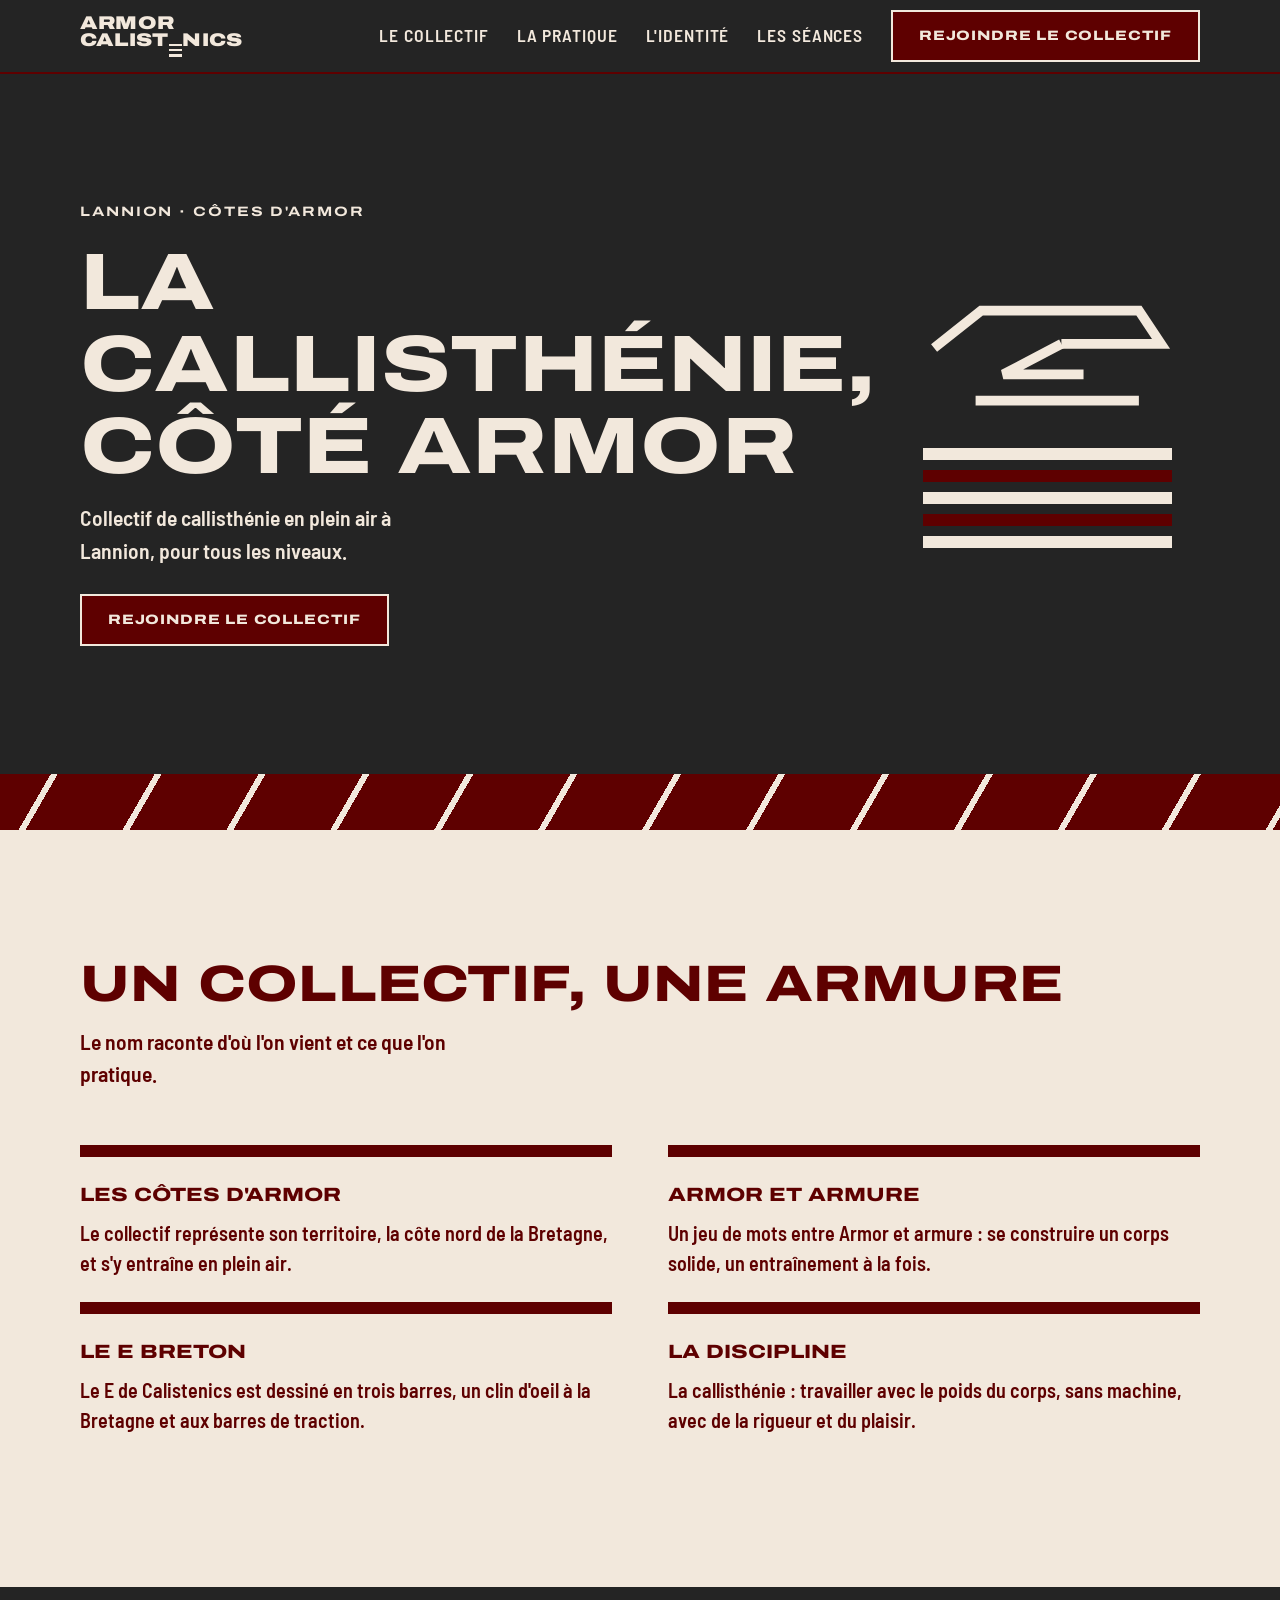
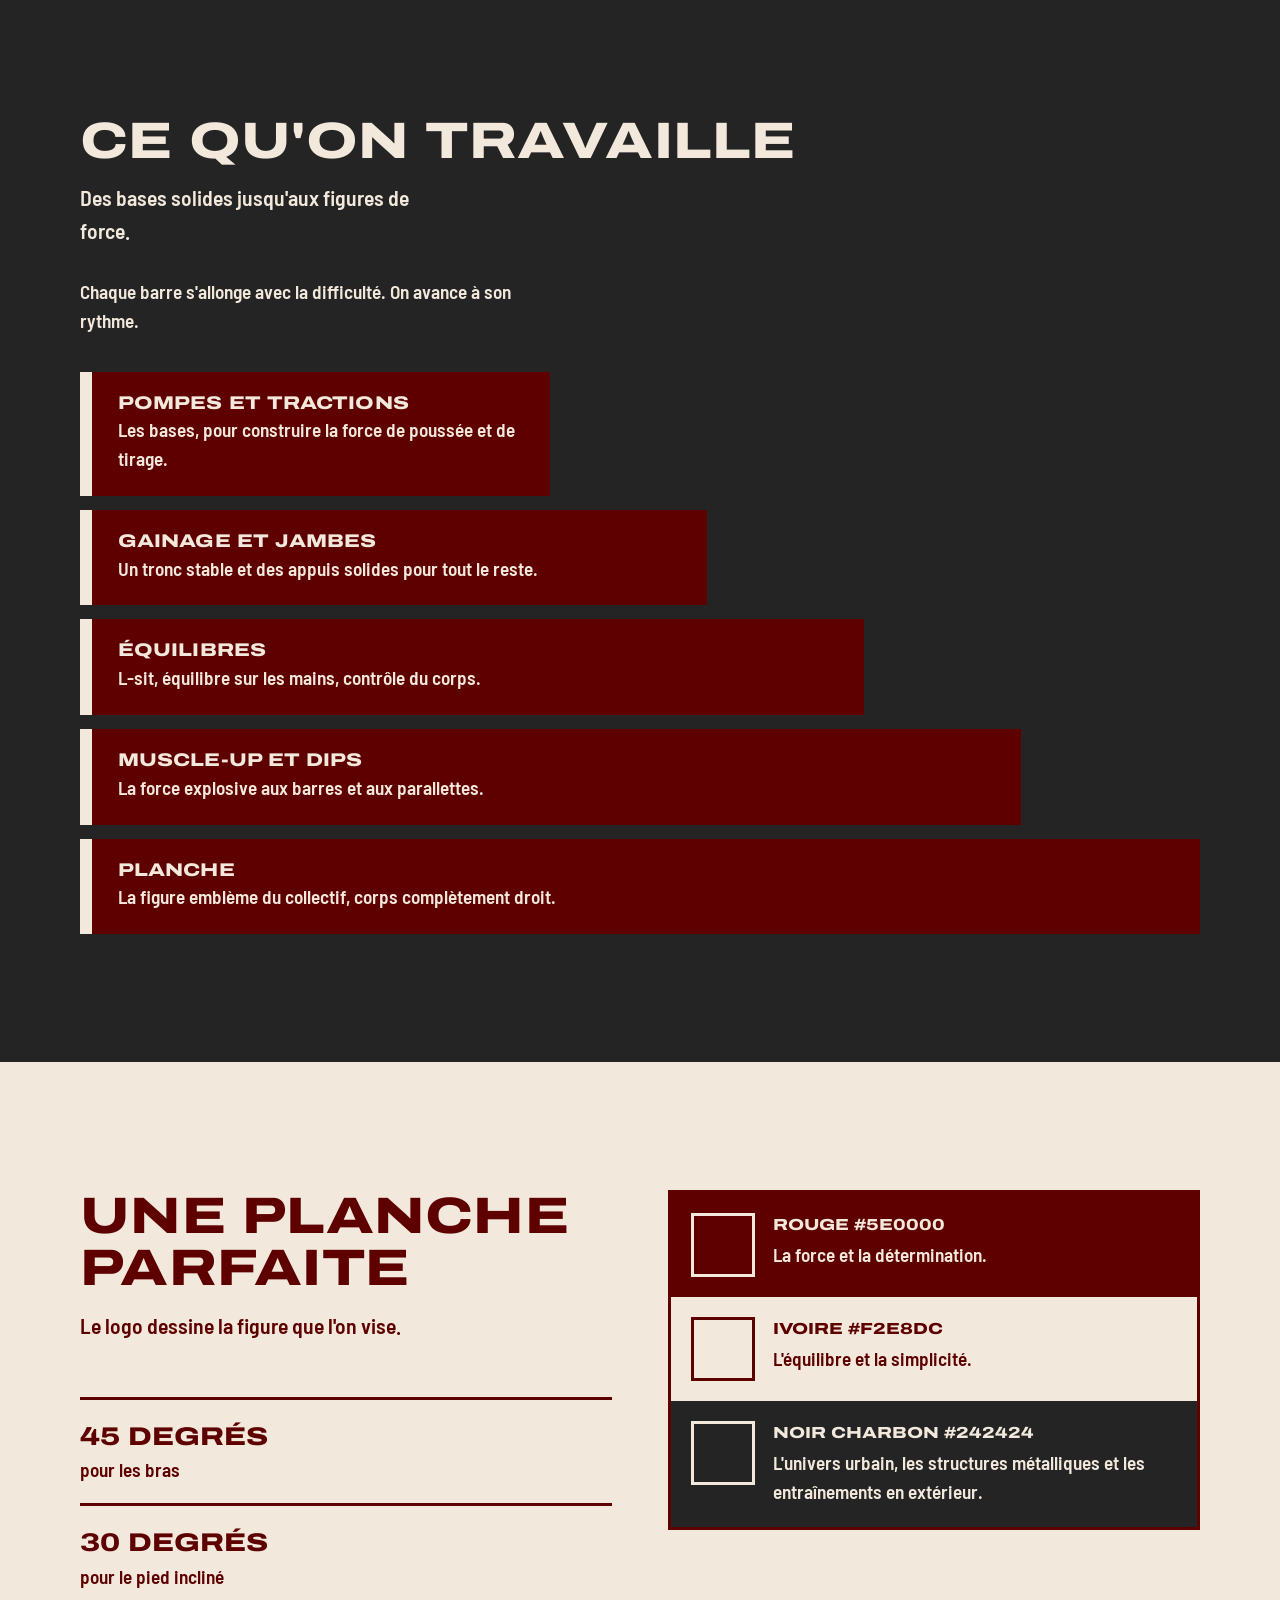
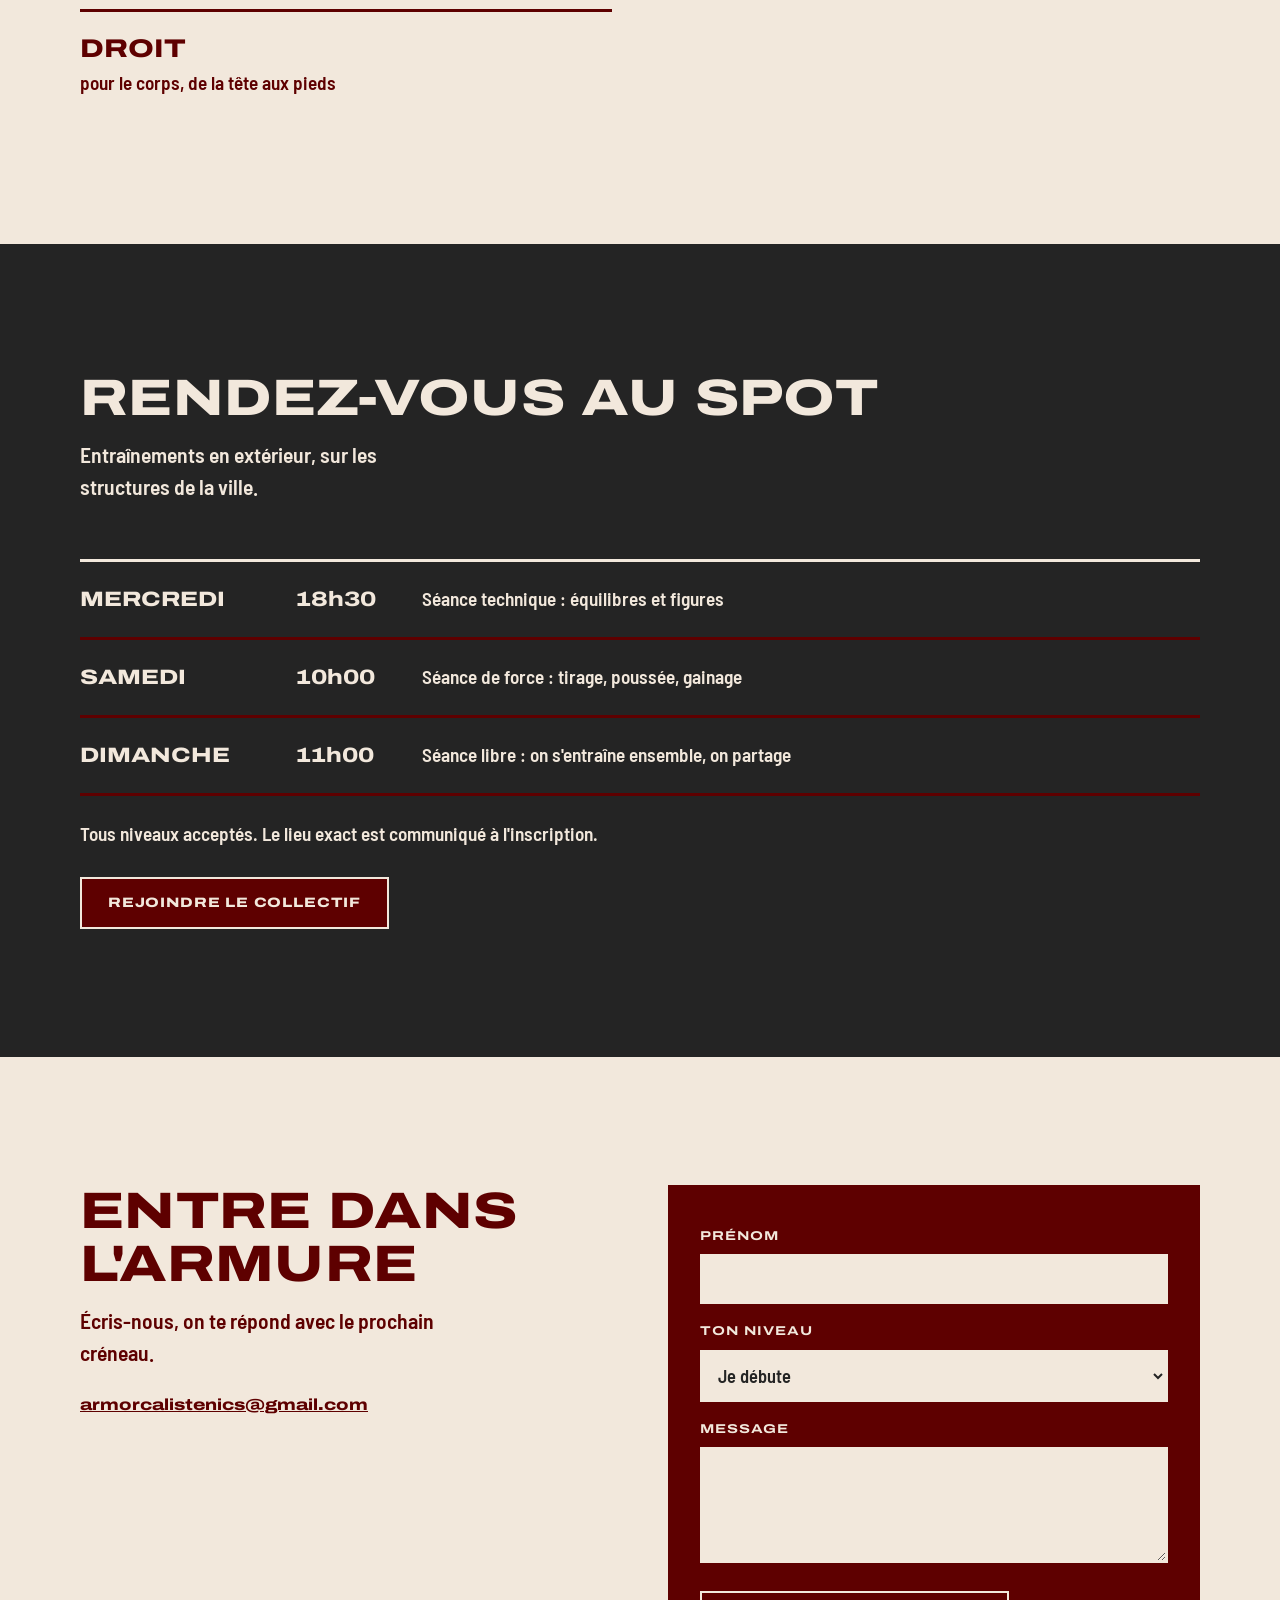
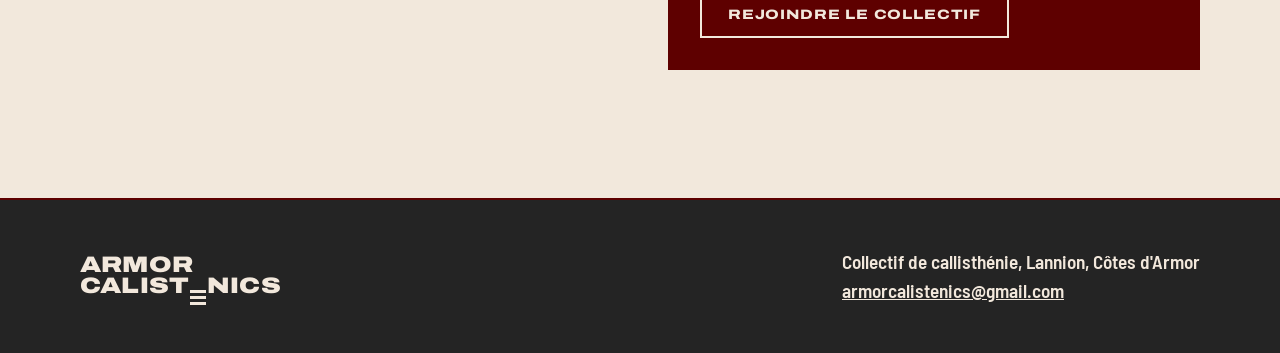
==== armor-calistenics/index.html @ b98ca201 "Add Armor Calistenics collective website Co-Authored-By: Claude Sonnet 5.5 <noreply@anthropic.com> C" ====
<!doctype html>
<html lang="fr">
<head>
  <meta charset="utf-8">
  <meta name="viewport" content="width=device-width, initial-scale=1">
  <title>Armor Calistenics · Collectif de callisthénie à Lannion</title>
  <meta name="description" content="Armor Calistenics, collectif de callisthénie en plein air à Lannion, en Côtes d'Armor. Force, équilibre et simplicité, pour tous les niveaux.">
  <meta name="theme-color" content="#242424">
  <link rel="preconnect" href="https://fonts.googleapis.com">
  <link rel="preconnect" href="https://fonts.gstatic.com" crossorigin>
  <link href="https://fonts.googleapis.com/css2?family=Archivo:wdth,wght@62..125,400..900&family=Barlow+Semi+Condensed:wght@500;600;700&display=swap" rel="stylesheet">
  <link rel="stylesheet" href="style.css">
</head>
<body>
  <a class="skip" href="#contenu">Aller au contenu</a>

  <header class="site-header">
    <div class="wrap header-in">
      <a class="logo" href="#accueil" aria-label="Armor Calistenics, accueil">
        <span>ARMOR</span>
        <span>CALIST<i class="e" aria-hidden="true"><b></b><b></b><b></b></i>NICS</span>
      </a>
      <button class="burger" aria-expanded="false" aria-controls="menu" aria-label="Ouvrir le menu"><span></span><span></span><span></span></button>
      <nav id="menu" class="menu" aria-label="Navigation principale">
        <a href="#collectif">Le collectif</a>
        <a href="#pratique">La pratique</a>
        <a href="#logo">L'identité</a>
        <a href="#seances">Les séances</a>
        <a class="btn" href="#rejoindre">Rejoindre le collectif</a>
      </nav>
    </div>
  </header>

  <main id="contenu">

    <!-- HERO -->
    <section id="accueil" class="hero dark">
      <div class="wrap hero-in">
        <div class="hero-text">
          <p class="kicker">Lannion · Côtes d'Armor</p>
          <h1>La callisthénie, côté Armor</h1>
          <p class="lead">Collectif de callisthénie en plein air à Lannion, pour tous les niveaux.</p>
          <a class="btn" href="#rejoindre">Rejoindre le collectif</a>
        </div>
        <div class="hero-visual" aria-hidden="true">
          <svg class="symbol" viewBox="0 0 180 80" role="img" focusable="false">
            <path d="M8 34 L42 7 H156 L172 31 H100"/>
            <path d="M100 31 L58 53 H116"/>
            <path d="M38 72 H156"/>
          </svg>
          <div class="bars"><span></span><span></span><span></span><span></span><span></span></div>
        </div>
      </div>
      <div class="slashes" aria-hidden="true"></div>
    </section>

    <!-- COLLECTIF -->
    <section id="collectif" class="light">
      <div class="wrap">
        <header class="section-head">
          <h2>Un collectif, une armure</h2>
          <p class="sub">Le nom raconte d'où l'on vient et ce que l'on pratique.</p>
        </header>
        <dl class="name-grid">
          <div>
            <dt>Les côtes d'Armor</dt>
            <dd>Le collectif représente son territoire, la côte nord de la Bretagne, et s'y entraîne en plein air.</dd>
          </div>
          <div>
            <dt>Armor et armure</dt>
            <dd>Un jeu de mots entre Armor et armure : se construire un corps solide, un entraînement à la fois.</dd>
          </div>
          <div>
            <dt>Le E breton</dt>
            <dd>Le E de Calistenics est dessiné en trois barres, un clin d'oeil à la Bretagne et aux barres de traction.</dd>
          </div>
          <div>
            <dt>La discipline</dt>
            <dd>La callisthénie : travailler avec le poids du corps, sans machine, avec de la rigueur et du plaisir.</dd>
          </div>
        </dl>
      </div>
    </section>

    <!-- PRATIQUE -->
    <section id="pratique" class="dark">
      <div class="wrap">
        <header class="section-head">
          <h2>Ce qu'on travaille</h2>
          <p class="sub">Des bases solides jusqu'aux figures de force.</p>
        </header>
        <p class="ladder-note">Chaque barre s'allonge avec la difficulté. On avance à son rythme.</p>
        <ul class="ladder">
          <li style="--w:42%"><span class="bar"></span><div><h3>Pompes et tractions</h3><p>Les bases, pour construire la force de poussée et de tirage.</p></div></li>
          <li style="--w:56%"><span class="bar"></span><div><h3>Gainage et jambes</h3><p>Un tronc stable et des appuis solides pour tout le reste.</p></div></li>
          <li style="--w:70%"><span class="bar"></span><div><h3>Équilibres</h3><p>L-sit, équilibre sur les mains, contrôle du corps.</p></div></li>
          <li style="--w:84%"><span class="bar"></span><div><h3>Muscle-up et dips</h3><p>La force explosive aux barres et aux parallettes.</p></div></li>
          <li style="--w:100%"><span class="bar"></span><div><h3>Planche</h3><p>La figure emblème du collectif, corps complètement droit.</p></div></li>
        </ul>
      </div>
    </section>

    <!-- LOGO / IDENTITE -->
    <section id="logo" class="light">
      <div class="wrap logo-grid">
        <div>
          <header class="section-head">
            <h2>Une planche parfaite</h2>
            <p class="sub">Le logo dessine la figure que l'on vise.</p>
          </header>
          <ul class="angles">
            <li><strong>45 degrés</strong><span>pour les bras</span></li>
            <li><strong>30 degrés</strong><span>pour le pied incliné</span></li>
            <li><strong>Droit</strong><span>pour le corps, de la tête aux pieds</span></li>
          </ul>
        </div>
        <div class="palette">
          <div class="swatch s-red"><span class="chip"></span><p><strong>Rouge #5E0000</strong>La force et la détermination.</p></div>
          <div class="swatch s-ivory"><span class="chip"></span><p><strong>Ivoire #F2E8DC</strong>L'équilibre et la simplicité.</p></div>
          <div class="swatch s-char"><span class="chip"></span><p><strong>Noir charbon #242424</strong>L'univers urbain, les structures métalliques et les entraînements en extérieur.</p></div>
        </div>
      </div>
    </section>

    <!-- SEANCES -->
    <section id="seances" class="dark">
      <div class="wrap">
        <header class="section-head">
          <h2>Rendez-vous au spot</h2>
          <p class="sub">Entraînements en extérieur, sur les structures de la ville.</p>
        </header>
        <ul class="planning">
          <li><span class="day">Mercredi</span><span class="time">18h30</span><span class="what">Séance technique : équilibres et figures</span></li>
          <li><span class="day">Samedi</span><span class="time">10h00</span><span class="what">Séance de force : tirage, poussée, gainage</span></li>
          <li><span class="day">Dimanche</span><span class="time">11h00</span><span class="what">Séance libre : on s'entraîne ensemble, on partage</span></li>
        </ul>
        <p class="note">Tous niveaux acceptés. Le lieu exact est communiqué à l'inscription.</p>
        <a class="btn" href="#rejoindre">Rejoindre le collectif</a>
      </div>
    </section>

    <!-- REJOINDRE -->
    <section id="rejoindre" class="light">
      <div class="wrap join-grid">
        <header class="section-head">
          <h2>Entre dans l'armure</h2>
          <p class="sub">Écris-nous, on te répond avec le prochain créneau.</p>
          <p class="mail"><a href="mailto:armorcalistenics@gmail.com">armorcalistenics@gmail.com</a></p>
        </header>
        <form class="form" id="form" novalidate>
          <label for="nom">Prénom</label>
          <input id="nom" name="nom" type="text" autocomplete="given-name" required>
          <label for="niveau">Ton niveau</label>
          <select id="niveau" name="niveau">
            <option>Je débute</option>
            <option>Je m'entraîne déjà</option>
            <option>Je suis confirmé</option>
          </select>
          <label for="msg">Message</label>
          <textarea id="msg" name="msg" rows="4" required></textarea>
          <p class="error" id="err" role="alert" hidden>Merci de renseigner ton prénom et un message.</p>
          <button class="btn" type="submit">Rejoindre le collectif</button>
        </form>
      </div>
    </section>
  </main>

  <footer class="site-footer dark">
    <div class="wrap foot-in">
      <a class="logo" href="#accueil" aria-label="Retour en haut">
        <span>ARMOR</span>
        <span>CALIST<i class="e" aria-hidden="true"><b></b><b></b><b></b></i>NICS</span>
      </a>
      <p>Collectif de callisthénie, Lannion, Côtes d'Armor<br><a href="mailto:armorcalistenics@gmail.com">armorcalistenics@gmail.com</a></p>
    </div>
  </footer>

  <script src="script.js"></script>
</body>
</html>
---- armor-calistenics/style.css ----
/* Charte Armor Calistenics
   3 couleurs : charbon (dominante), ivoire (secondaire), rouge (accent, CTA)
   2 familles : Archivo large et grasse (titres, proche de Milker),
                Barlow Semi Condensed (texte, proche de Tondu).
   Pour utiliser les polices officielles, remplacer les deux variables --f-*. */
:root{
  --char:#242424;
  --ivory:#F2E8DC;
  --red:#5E0000;
  --f-title:"Archivo","Arial Black",sans-serif;
  --f-body:"Barlow Semi Condensed","Arial Narrow",sans-serif;
  --pad:clamp(64px,10vw,128px);
}
*{box-sizing:border-box;margin:0}
html{scroll-behavior:smooth;scroll-padding-top:84px}
body{background:var(--char);color:var(--ivory);font:600 1.2rem/1.5 var(--f-body)}
a{color:inherit}
:focus-visible{outline:3px solid var(--ivory);outline-offset:3px}
.light :focus-visible{outline-color:var(--red)}
.wrap{width:min(1120px,100% - 32px);margin-inline:auto}
.skip{position:absolute;left:-999px;top:8px;background:var(--ivory);color:var(--red);padding:8px 14px;z-index:99}
.skip:focus{left:8px}

/* Sections : alternance charbon / ivoire */
section{padding-block:var(--pad)}
.dark{background:var(--char);color:var(--ivory)}
.light{background:var(--ivory);color:var(--red)}

/* Typographie : titres en grandes capitales larges */
h1,h2,h3{font-family:var(--f-title);font-stretch:125%;font-weight:800;text-transform:uppercase;line-height:1.02;letter-spacing:.005em}
h1{font-size:clamp(2.4rem,7vw,5rem)}
h2{font-size:clamp(1.9rem,4.4vw,3.2rem)}
h3{font-size:1.15rem}
.section-head{margin-bottom:clamp(32px,5vw,56px)}
.sub,.lead{margin-top:14px;font-size:1.35rem;max-width:34ch}
.kicker{font-family:var(--f-title);font-stretch:125%;font-weight:700;text-transform:uppercase;font-size:.85rem;letter-spacing:.14em;margin-bottom:20px}

/* CTA unique : meme couleur, forme, hover et vocabulaire partout */
.btn{display:inline-block;background:var(--red);color:var(--ivory);border:2px solid var(--ivory);padding:14px 26px;
  font-family:var(--f-title);font-stretch:125%;font-weight:800;font-size:.85rem;text-transform:uppercase;letter-spacing:.06em;
  text-decoration:none;cursor:pointer;transition:background .2s,color .2s,border-color .2s}
.btn:hover{background:var(--ivory);color:var(--red);border-color:var(--red)}
.hero .btn,.dark .btn{margin-top:28px}
.dark .btn:hover{border-color:var(--ivory)}
.light .btn{margin-top:8px}

/* Logo typographique : le E devient trois barres */
.logo{display:inline-flex;flex-direction:column;text-decoration:none;font-family:var(--f-title);font-stretch:125%;font-weight:900;line-height:.92;font-size:1.15rem;letter-spacing:.01em}
.e{display:inline-flex;flex-direction:column;justify-content:space-between;width:.72em;height:.7em;margin-inline:.03em;vertical-align:baseline}
.e b{display:block;height:.14em;background:currentColor}

/* En-tete */
.site-header{position:sticky;top:0;z-index:50;background:var(--char);border-bottom:2px solid var(--red)}
.header-in{display:flex;align-items:center;justify-content:space-between;min-height:72px}
.menu{display:flex;align-items:center;gap:28px}
.menu a:not(.btn){text-decoration:none;font-size:1.1rem;text-transform:uppercase;letter-spacing:.05em;padding-block:6px;border-bottom:2px solid transparent}
.menu a:not(.btn):hover{border-color:var(--ivory)}
.burger{display:none;background:none;border:0;width:44px;height:44px;cursor:pointer;flex-direction:column;justify-content:center;gap:6px;padding:10px}
.burger span{display:block;height:3px;background:var(--ivory)}

/* Hero */
.hero{padding-bottom:0;overflow:hidden}
.hero-in{display:grid;grid-template-columns:1.1fr .9fr;gap:48px;align-items:center;padding-bottom:var(--pad)}
.hero-visual{display:grid;gap:36px}
.symbol{width:100%;fill:none;stroke:var(--ivory);stroke-width:7;stroke-linejoin:miter;stroke-linecap:butt}
.bars{display:grid;gap:10px}
.bars span{display:block;height:12px;background:var(--ivory)}
.bars span:nth-child(even){background:var(--red)}
/* Bande rouge a hachures diagonales, motif de la charte */
.slashes{height:56px;background:var(--red);
  background-image:repeating-linear-gradient(120deg,transparent 0 44px,var(--ivory) 44px 50px,transparent 50px 90px)}

/* Collectif */
.name-grid{display:grid;grid-template-columns:repeat(2,1fr);gap:0 56px}
.name-grid>div{padding-block:24px;border-top:12px solid var(--red)}
.name-grid dt{font-family:var(--f-title);font-stretch:125%;font-weight:800;text-transform:uppercase;font-size:1.2rem;margin-bottom:8px}
.name-grid dd{font-size:1.25rem}

/* Pratique : barres de progression, pas de liste numerotee */
.ladder-note{margin:-24px 0 36px;max-width:46ch}
.ladder{list-style:none;display:grid;gap:14px;padding:0}
.ladder li{position:relative;width:var(--w);min-width:min(100%,340px);background:var(--red);padding:22px 26px;
  display:block;border-left:12px solid var(--ivory)}
.ladder .bar{display:none}
.ladder p{margin-top:4px}

/* Identite */
.logo-grid{display:grid;grid-template-columns:1fr 1fr;gap:56px;align-items:start}
.angles{list-style:none;padding:0;display:grid;gap:0}
.angles li{display:flex;flex-direction:column;padding:18px 0;border-top:3px solid var(--red)}
.angles strong{font-family:var(--f-title);font-stretch:125%;font-weight:800;text-transform:uppercase;font-size:1.6rem}
.palette{display:grid;gap:0;border:3px solid var(--red)}
.swatch{display:flex;gap:18px;padding:20px;align-items:flex-start}
.swatch strong{display:block;font-family:var(--f-title);font-stretch:125%;font-weight:800;text-transform:uppercase;font-size:1rem;margin-bottom:4px}
.chip{flex:none;width:64px;height:64px;border:3px solid currentColor}
.s-red{background:var(--red);color:var(--ivory)}.s-red .chip{background:var(--red)}
.s-ivory{background:var(--ivory);color:var(--red)}.s-ivory .chip{background:var(--ivory)}
.s-char{background:var(--char);color:var(--ivory)}.s-char .chip{background:var(--char)}

/* Seances */
.planning{list-style:none;padding:0;border-top:3px solid var(--ivory)}
.planning li{display:grid;grid-template-columns:200px 110px 1fr;gap:16px;align-items:baseline;padding:22px 0;border-bottom:3px solid var(--red)}
.day{font-family:var(--f-title);font-stretch:125%;font-weight:800;text-transform:uppercase;font-size:1.3rem}
.time{font-family:var(--f-title);font-stretch:125%;font-weight:800;font-size:1.3rem}
.note{margin-top:24px}

/* Contact */
.join-grid{display:grid;grid-template-columns:1fr 1fr;gap:56px;align-items:start}
.join-grid .section-head{margin:0}
.mail{margin-top:24px;font-family:var(--f-title);font-stretch:125%;font-weight:800;font-size:1rem;word-break:break-all}
.form{display:grid;gap:8px;background:var(--red);color:var(--ivory);padding:32px}
.form label{font-family:var(--f-title);font-stretch:125%;font-weight:700;font-size:.8rem;text-transform:uppercase;letter-spacing:.08em;margin-top:10px}
.form input,.form select,.form textarea{width:100%;background:var(--ivory);color:var(--char);border:2px solid var(--ivory);border-radius:0;padding:12px;font:600 1.15rem var(--f-body)}
.form input:focus-visible,.form select:focus-visible,.form textarea:focus-visible{outline:3px solid var(--ivory);outline-offset:3px}
.form .btn{justify-self:start;margin-top:20px}
.error{background:var(--ivory);color:var(--red);padding:10px 12px;margin-top:8px}

/* Pied */
.site-footer{padding-block:48px;border-top:2px solid var(--red)}
.foot-in{display:flex;justify-content:space-between;align-items:flex-end;gap:24px;flex-wrap:wrap}
.site-footer .logo{font-size:1.4rem}

/* Mobile */
@media (max-width:820px){
  .burger{display:flex}
  .menu{position:absolute;top:100%;left:0;right:0;background:var(--char);flex-direction:column;align-items:stretch;gap:0;padding:8px 16px 24px;border-bottom:2px solid var(--red);display:none}
  .menu.open{display:flex}
  .menu a{padding:14px 0!important}
  .menu .btn{text-align:center;margin-top:8px}
  .hero-in,.logo-grid,.join-grid,.name-grid{grid-template-columns:1fr}
  .hero-visual{order:-1;max-width:360px}
  .planning li{grid-template-columns:1fr auto;}
  .planning .what{grid-column:1/-1}
  .ladder li{width:100%!important}
  .ladder li{margin-right:calc((100% - var(--w)) * 0)}
}
@media (prefers-reduced-motion:reduce){html{scroll-behavior:auto}*{transition:none!important}}
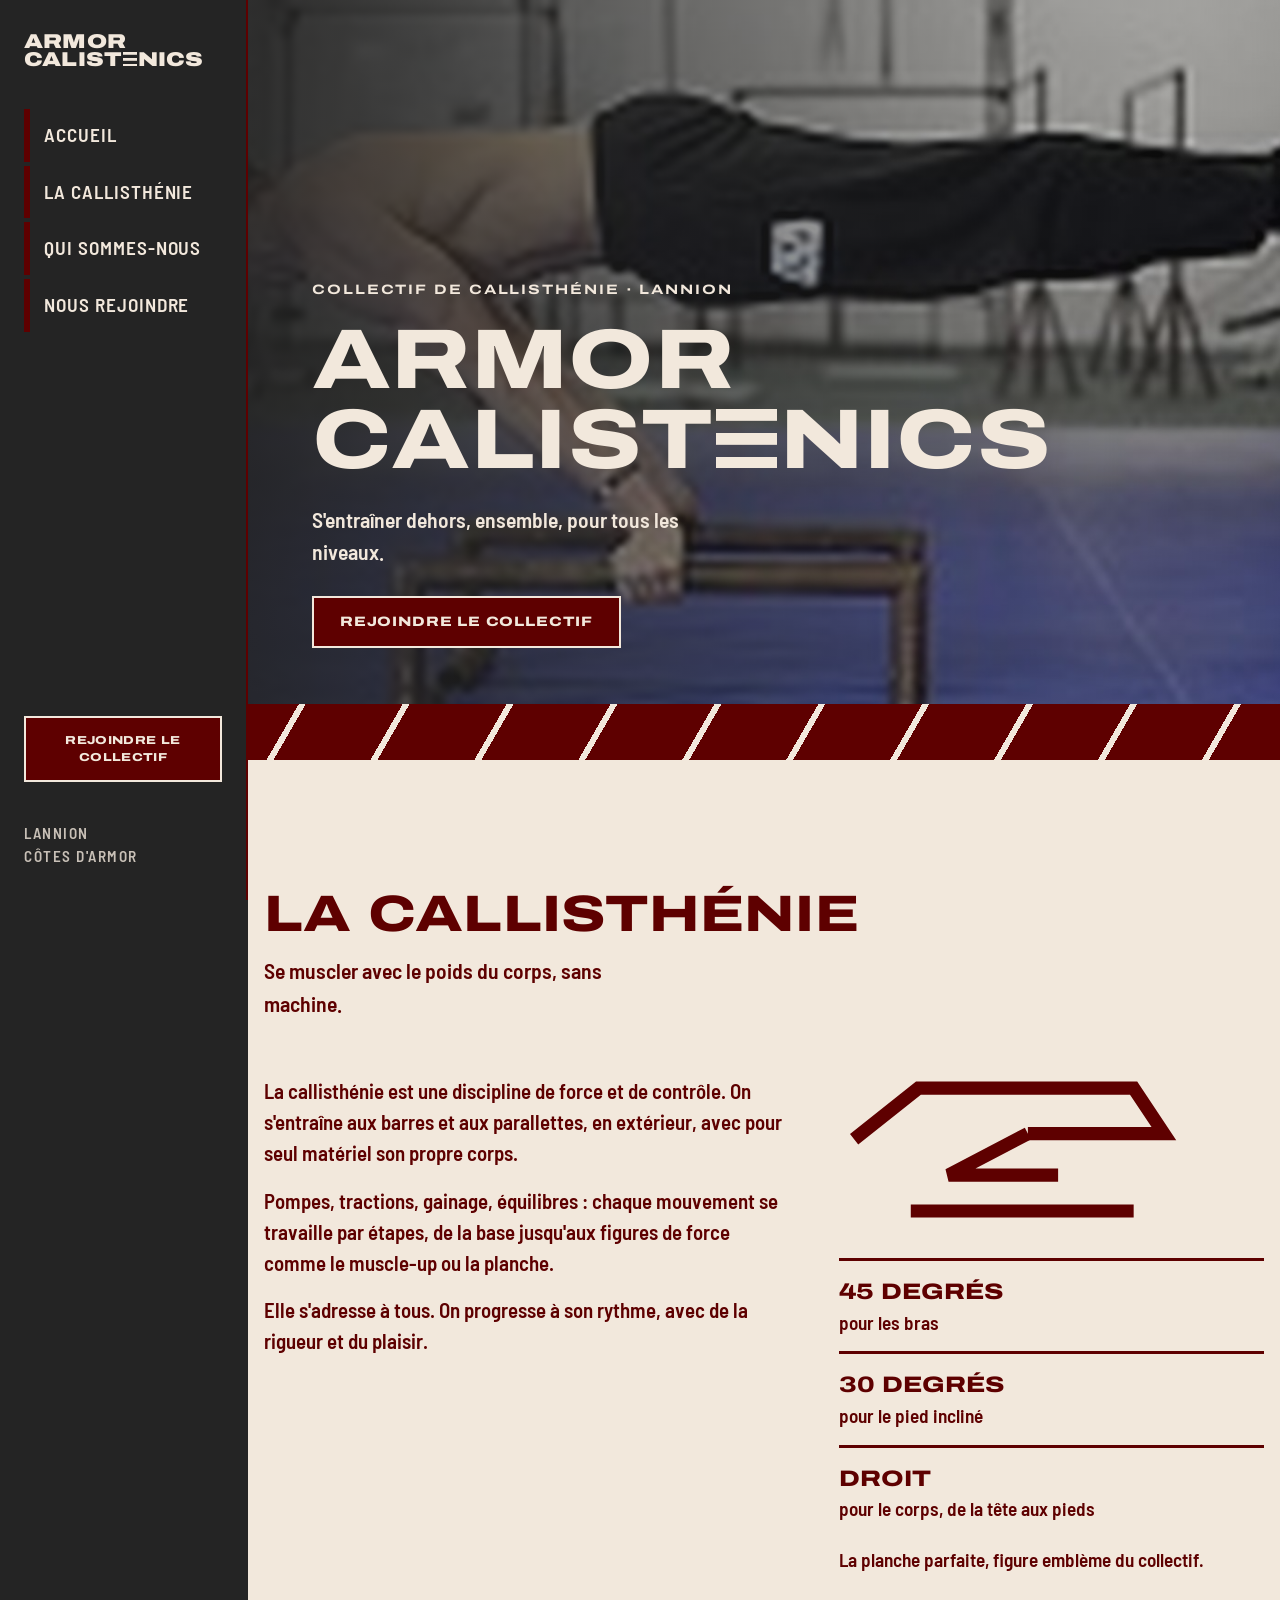
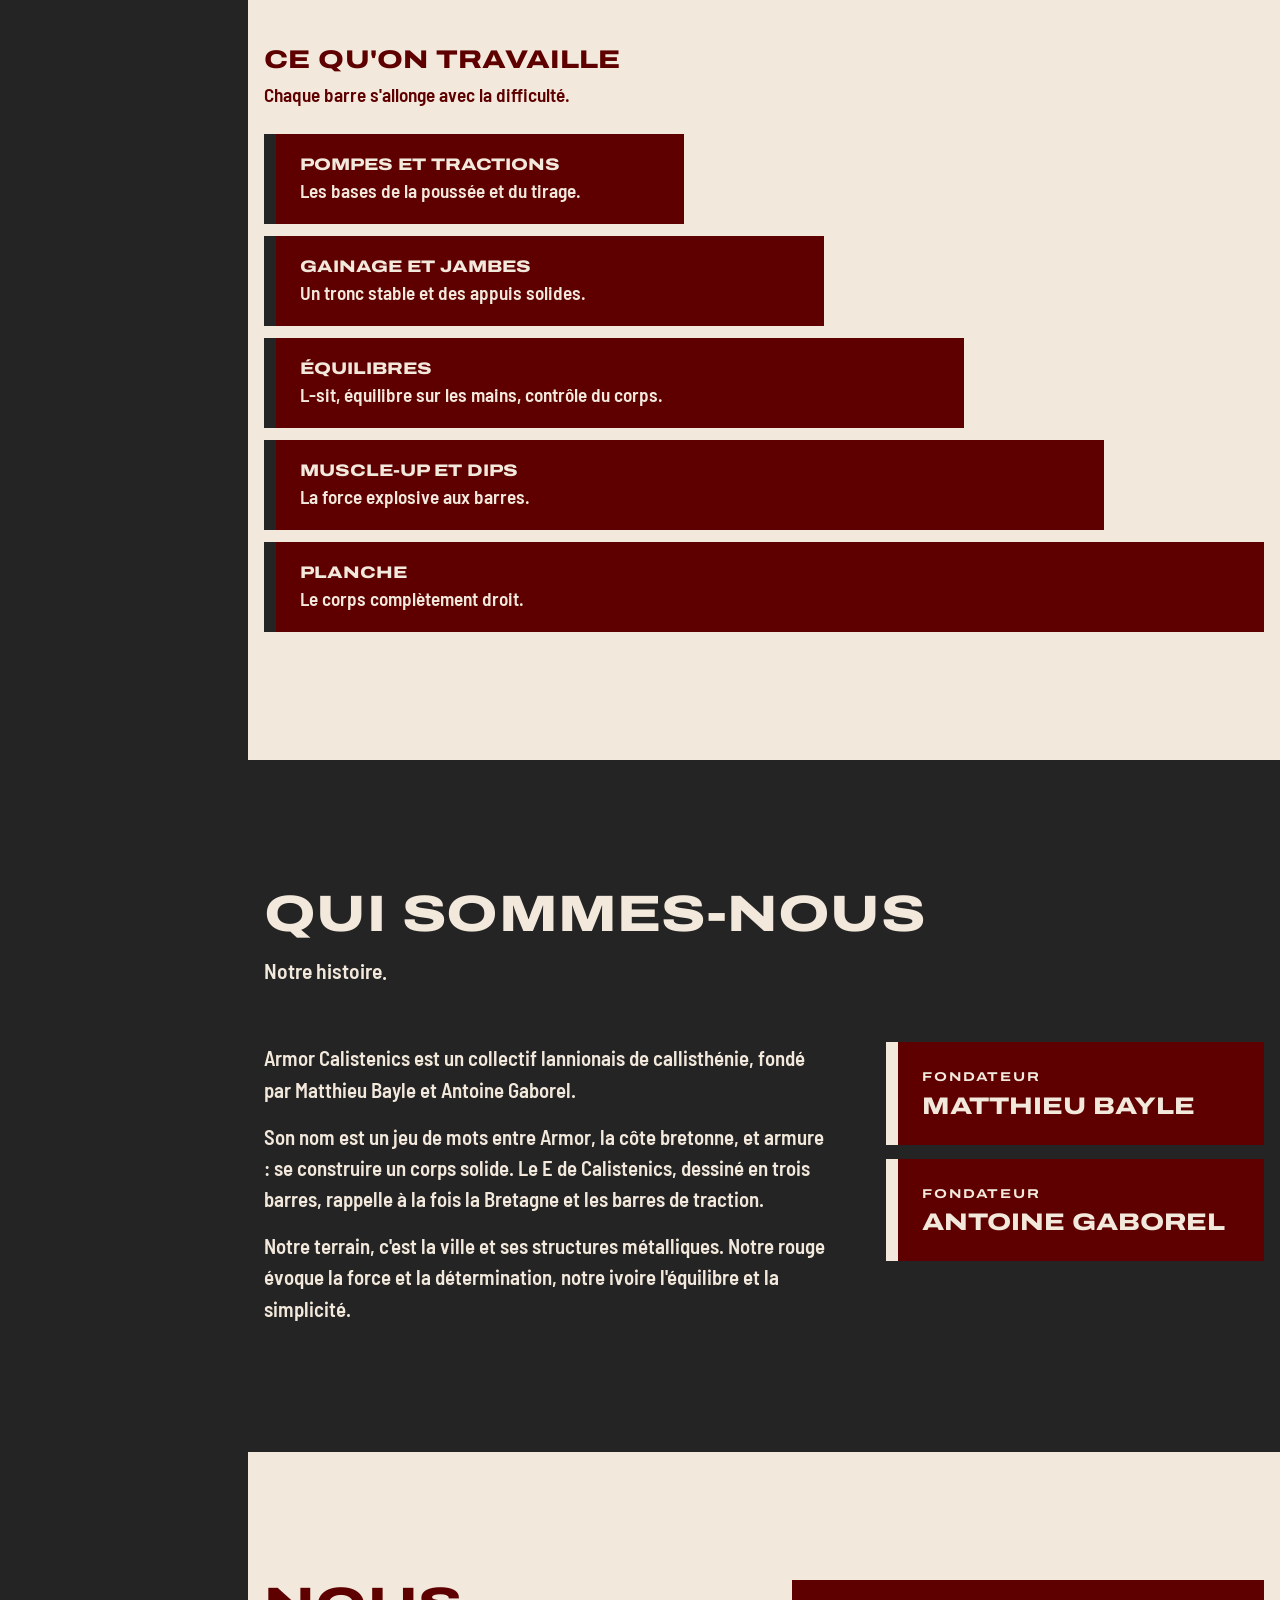
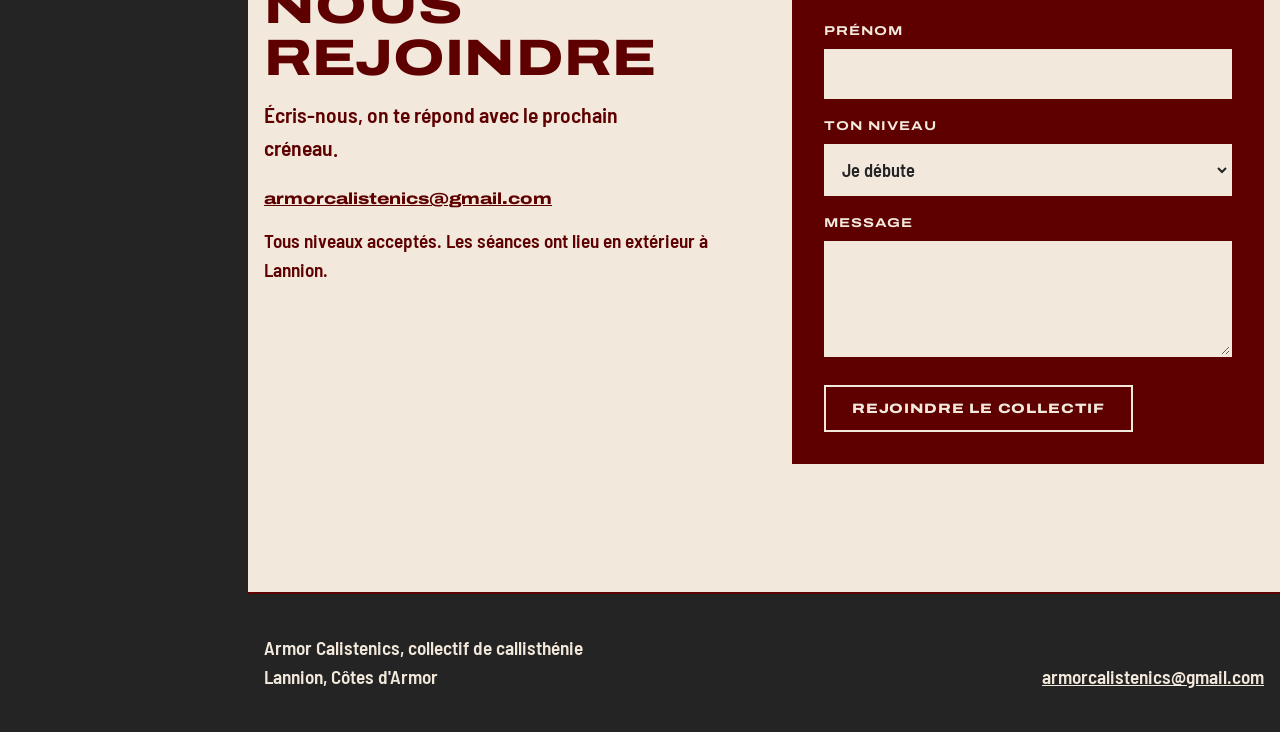
==== commit 79517713: "Restructure Armor Calistenics site: sidebar nav, photo header, 3 sections Co-Authored-By: Claude Son" ====
--- a/armor-calistenics/index.html
+++ b/armor-calistenics/index.html
@@ -4,7 +4,7 @@
   <meta charset="utf-8">
   <meta name="viewport" content="width=device-width, initial-scale=1">
   <title>Armor Calistenics · Collectif de callisthénie à Lannion</title>
-  <meta name="description" content="Armor Calistenics, collectif de callisthénie en plein air à Lannion, en Côtes d'Armor. Force, équilibre et simplicité, pour tous les niveaux.">
+  <meta name="description" content="Armor Calistenics, collectif de callisthénie en plein air à Lannion, en Côtes d'Armor. Fondé par Matthieu Bayle et Antoine Gaborel.">
   <meta name="theme-color" content="#242424">
   <link rel="preconnect" href="https://fonts.googleapis.com">
   <link rel="preconnect" href="https://fonts.gstatic.com" crossorigin>
@@ -14,166 +14,133 @@
 <body>
   <a class="skip" href="#contenu">Aller au contenu</a>
 
-  <header class="site-header">
-    <div class="wrap header-in">
-      <a class="logo" href="#accueil" aria-label="Armor Calistenics, accueil">
-        <span>ARMOR</span>
-        <span>CALIST<i class="e" aria-hidden="true"><b></b><b></b><b></b></i>NICS</span>
-      </a>
-      <button class="burger" aria-expanded="false" aria-controls="menu" aria-label="Ouvrir le menu"><span></span><span></span><span></span></button>
-      <nav id="menu" class="menu" aria-label="Navigation principale">
-        <a href="#collectif">Le collectif</a>
-        <a href="#pratique">La pratique</a>
-        <a href="#logo">L'identité</a>
-        <a href="#seances">Les séances</a>
+  <!-- Barre de navigation latérale -->
+  <aside class="sidebar">
+    <a class="logo" href="#accueil" aria-label="Armor Calistenics, accueil">
+      <span>ARMOR</span>
+      <span>CALIST<i class="e" aria-hidden="true"><b></b><b></b><b></b></i>NICS</span>
+    </a>
+    <button class="burger" aria-expanded="false" aria-controls="menu" aria-label="Ouvrir le menu"><span></span><span></span><span></span></button>
+    <nav id="menu" class="menu" aria-label="Navigation principale">
+      <a href="#accueil">Accueil</a>
+      <a href="#discipline">La callisthénie</a>
+      <a href="#histoire">Qui sommes-nous</a>
+      <a href="#rejoindre">Nous rejoindre</a>
+      <a class="btn" href="#rejoindre">Rejoindre le collectif</a>
+    </nav>
+    <p class="side-foot">Lannion<br>Côtes d'Armor</p>
+  </aside>
+
+  <div class="page">
+    <!-- HEADER : photo + nom -->
+    <header id="accueil" class="hero">
+      <div class="hero-photo" role="img" aria-label="Athlète en planche parfaite sur des parallettes"></div>
+      <div class="hero-in">
+        <p class="kicker">Collectif de callisthénie · Lannion</p>
+        <h1 class="hero-name"><span>ARMOR</span><span>CALIST<i class="e" aria-hidden="true"><b></b><b></b><b></b></i>NICS</span></h1>
+        <p class="lead">S'entraîner dehors, ensemble, pour tous les niveaux.</p>
         <a class="btn" href="#rejoindre">Rejoindre le collectif</a>
-      </nav>
-    </div>
-  </header>
-
-  <main id="contenu">
-
-    <!-- HERO -->
-    <section id="accueil" class="hero dark">
-      <div class="wrap hero-in">
-        <div class="hero-text">
-          <p class="kicker">Lannion · Côtes d'Armor</p>
-          <h1>La callisthénie, côté Armor</h1>
-          <p class="lead">Collectif de callisthénie en plein air à Lannion, pour tous les niveaux.</p>
-          <a class="btn" href="#rejoindre">Rejoindre le collectif</a>
-        </div>
-        <div class="hero-visual" aria-hidden="true">
-          <svg class="symbol" viewBox="0 0 180 80" role="img" focusable="false">
-            <path d="M8 34 L42 7 H156 L172 31 H100"/>
-            <path d="M100 31 L58 53 H116"/>
-            <path d="M38 72 H156"/>
-          </svg>
-          <div class="bars"><span></span><span></span><span></span><span></span><span></span></div>
-        </div>
       </div>
       <div class="slashes" aria-hidden="true"></div>
-    </section>
+    </header>
 
-    <!-- COLLECTIF -->
-    <section id="collectif" class="light">
-      <div class="wrap">
-        <header class="section-head">
-          <h2>Un collectif, une armure</h2>
-          <p class="sub">Le nom raconte d'où l'on vient et ce que l'on pratique.</p>
-        </header>
-        <dl class="name-grid">
-          <div>
-            <dt>Les côtes d'Armor</dt>
-            <dd>Le collectif représente son territoire, la côte nord de la Bretagne, et s'y entraîne en plein air.</dd>
+    <main id="contenu">
+
+      <!-- SECTION 1 : LA DISCIPLINE -->
+      <section id="discipline" class="light">
+        <div class="wrap">
+          <header class="section-head">
+            <h2>La callisthénie</h2>
+            <p class="sub">Se muscler avec le poids du corps, sans machine.</p>
+          </header>
+          <div class="disc-grid">
+            <div class="disc-text">
+              <p>La callisthénie est une discipline de force et de contrôle. On s'entraîne aux barres et aux parallettes, en extérieur, avec pour seul matériel son propre corps.</p>
+              <p>Pompes, tractions, gainage, équilibres : chaque mouvement se travaille par étapes, de la base jusqu'aux figures de force comme le muscle-up ou la planche.</p>
+              <p>Elle s'adresse à tous. On progresse à son rythme, avec de la rigueur et du plaisir.</p>
+            </div>
+            <div class="disc-plank">
+              <svg class="symbol" viewBox="0 0 180 80" aria-hidden="true" focusable="false">
+                <path d="M8 34 L42 7 H156 L172 31 H100"/>
+                <path d="M100 31 L58 53 H116"/>
+                <path d="M38 72 H156"/>
+              </svg>
+              <ul class="angles">
+                <li><strong>45 degrés</strong><span>pour les bras</span></li>
+                <li><strong>30 degrés</strong><span>pour le pied incliné</span></li>
+                <li><strong>Droit</strong><span>pour le corps, de la tête aux pieds</span></li>
+              </ul>
+              <p class="caption">La planche parfaite, figure emblème du collectif.</p>
+            </div>
           </div>
-          <div>
-            <dt>Armor et armure</dt>
-            <dd>Un jeu de mots entre Armor et armure : se construire un corps solide, un entraînement à la fois.</dd>
-          </div>
-          <div>
-            <dt>Le E breton</dt>
-            <dd>Le E de Calistenics est dessiné en trois barres, un clin d'oeil à la Bretagne et aux barres de traction.</dd>
-          </div>
-          <div>
-            <dt>La discipline</dt>
-            <dd>La callisthénie : travailler avec le poids du corps, sans machine, avec de la rigueur et du plaisir.</dd>
-          </div>
-        </dl>
-      </div>
-    </section>
 
-    <!-- PRATIQUE -->
-    <section id="pratique" class="dark">
-      <div class="wrap">
-        <header class="section-head">
-          <h2>Ce qu'on travaille</h2>
-          <p class="sub">Des bases solides jusqu'aux figures de force.</p>
-        </header>
-        <p class="ladder-note">Chaque barre s'allonge avec la difficulté. On avance à son rythme.</p>
-        <ul class="ladder">
-          <li style="--w:42%"><span class="bar"></span><div><h3>Pompes et tractions</h3><p>Les bases, pour construire la force de poussée et de tirage.</p></div></li>
-          <li style="--w:56%"><span class="bar"></span><div><h3>Gainage et jambes</h3><p>Un tronc stable et des appuis solides pour tout le reste.</p></div></li>
-          <li style="--w:70%"><span class="bar"></span><div><h3>Équilibres</h3><p>L-sit, équilibre sur les mains, contrôle du corps.</p></div></li>
-          <li style="--w:84%"><span class="bar"></span><div><h3>Muscle-up et dips</h3><p>La force explosive aux barres et aux parallettes.</p></div></li>
-          <li style="--w:100%"><span class="bar"></span><div><h3>Planche</h3><p>La figure emblème du collectif, corps complètement droit.</p></div></li>
-        </ul>
-      </div>
-    </section>
-
-    <!-- LOGO / IDENTITE -->
-    <section id="logo" class="light">
-      <div class="wrap logo-grid">
-        <div>
-          <header class="section-head">
-            <h2>Une planche parfaite</h2>
-            <p class="sub">Le logo dessine la figure que l'on vise.</p>
-          </header>
-          <ul class="angles">
-            <li><strong>45 degrés</strong><span>pour les bras</span></li>
-            <li><strong>30 degrés</strong><span>pour le pied incliné</span></li>
-            <li><strong>Droit</strong><span>pour le corps, de la tête aux pieds</span></li>
+          <h3 class="ladder-title">Ce qu'on travaille</h3>
+          <p class="ladder-note">Chaque barre s'allonge avec la difficulté.</p>
+          <ul class="ladder">
+            <li style="--w:42%"><h4>Pompes et tractions</h4><p>Les bases de la poussée et du tirage.</p></li>
+            <li style="--w:56%"><h4>Gainage et jambes</h4><p>Un tronc stable et des appuis solides.</p></li>
+            <li style="--w:70%"><h4>Équilibres</h4><p>L-sit, équilibre sur les mains, contrôle du corps.</p></li>
+            <li style="--w:84%"><h4>Muscle-up et dips</h4><p>La force explosive aux barres.</p></li>
+            <li style="--w:100%"><h4>Planche</h4><p>Le corps complètement droit.</p></li>
           </ul>
         </div>
-        <div class="palette">
-          <div class="swatch s-red"><span class="chip"></span><p><strong>Rouge #5E0000</strong>La force et la détermination.</p></div>
-          <div class="swatch s-ivory"><span class="chip"></span><p><strong>Ivoire #F2E8DC</strong>L'équilibre et la simplicité.</p></div>
-          <div class="swatch s-char"><span class="chip"></span><p><strong>Noir charbon #242424</strong>L'univers urbain, les structures métalliques et les entraînements en extérieur.</p></div>
+      </section>
+
+      <!-- SECTION 2 : QUI SOMMES-NOUS -->
+      <section id="histoire" class="dark">
+        <div class="wrap">
+          <header class="section-head">
+            <h2>Qui sommes-nous</h2>
+            <p class="sub">Notre histoire.</p>
+          </header>
+          <div class="story-grid">
+            <div class="story-text">
+              <p>Armor Calistenics est un collectif lannionais de callisthénie, fondé par Matthieu Bayle et Antoine Gaborel.</p>
+              <p>Son nom est un jeu de mots entre Armor, la côte bretonne, et armure : se construire un corps solide. Le E de Calistenics, dessiné en trois barres, rappelle à la fois la Bretagne et les barres de traction.</p>
+              <p>Notre terrain, c'est la ville et ses structures métalliques. Notre rouge évoque la force et la détermination, notre ivoire l'équilibre et la simplicité.</p>
+            </div>
+            <ul class="founders">
+              <li><span class="role">Fondateur</span><strong>Matthieu Bayle</strong></li>
+              <li><span class="role">Fondateur</span><strong>Antoine Gaborel</strong></li>
+            </ul>
+          </div>
         </div>
+      </section>
+
+      <!-- SECTION 3 : NOUS REJOINDRE -->
+      <section id="rejoindre" class="light">
+        <div class="wrap join-grid">
+          <header class="section-head">
+            <h2>Nous rejoindre</h2>
+            <p class="sub">Écris-nous, on te répond avec le prochain créneau.</p>
+            <p class="mail"><a href="mailto:armorcalistenics@gmail.com">armorcalistenics@gmail.com</a></p>
+            <p class="note">Tous niveaux acceptés. Les séances ont lieu en extérieur à Lannion.</p>
+          </header>
+          <form class="form" id="form" novalidate>
+            <label for="nom">Prénom</label>
+            <input id="nom" name="nom" type="text" autocomplete="given-name" required>
+            <label for="niveau">Ton niveau</label>
+            <select id="niveau" name="niveau">
+              <option>Je débute</option>
+              <option>Je m'entraîne déjà</option>
+              <option>Je suis confirmé</option>
+            </select>
+            <label for="msg">Message</label>
+            <textarea id="msg" name="msg" rows="4" required></textarea>
+            <p class="error" id="err" role="alert" hidden>Merci de renseigner ton prénom et un message.</p>
+            <button class="btn" type="submit">Rejoindre le collectif</button>
+          </form>
+        </div>
+      </section>
+    </main>
+
+    <footer class="site-footer">
+      <div class="wrap foot-in">
+        <p>Armor Calistenics, collectif de callisthénie<br>Lannion, Côtes d'Armor</p>
+        <a href="mailto:armorcalistenics@gmail.com">armorcalistenics@gmail.com</a>
       </div>
-    </section>
-
-    <!-- SEANCES -->
-    <section id="seances" class="dark">
-      <div class="wrap">
-        <header class="section-head">
-          <h2>Rendez-vous au spot</h2>
-          <p class="sub">Entraînements en extérieur, sur les structures de la ville.</p>
-        </header>
-        <ul class="planning">
-          <li><span class="day">Mercredi</span><span class="time">18h30</span><span class="what">Séance technique : équilibres et figures</span></li>
-          <li><span class="day">Samedi</span><span class="time">10h00</span><span class="what">Séance de force : tirage, poussée, gainage</span></li>
-          <li><span class="day">Dimanche</span><span class="time">11h00</span><span class="what">Séance libre : on s'entraîne ensemble, on partage</span></li>
-        </ul>
-        <p class="note">Tous niveaux acceptés. Le lieu exact est communiqué à l'inscription.</p>
-        <a class="btn" href="#rejoindre">Rejoindre le collectif</a>
-      </div>
-    </section>
-
-    <!-- REJOINDRE -->
-    <section id="rejoindre" class="light">
-      <div class="wrap join-grid">
-        <header class="section-head">
-          <h2>Entre dans l'armure</h2>
-          <p class="sub">Écris-nous, on te répond avec le prochain créneau.</p>
-          <p class="mail"><a href="mailto:armorcalistenics@gmail.com">armorcalistenics@gmail.com</a></p>
-        </header>
-        <form class="form" id="form" novalidate>
-          <label for="nom">Prénom</label>
-          <input id="nom" name="nom" type="text" autocomplete="given-name" required>
-          <label for="niveau">Ton niveau</label>
-          <select id="niveau" name="niveau">
-            <option>Je débute</option>
-            <option>Je m'entraîne déjà</option>
-            <option>Je suis confirmé</option>
-          </select>
-          <label for="msg">Message</label>
-          <textarea id="msg" name="msg" rows="4" required></textarea>
-          <p class="error" id="err" role="alert" hidden>Merci de renseigner ton prénom et un message.</p>
-          <button class="btn" type="submit">Rejoindre le collectif</button>
-        </form>
-      </div>
-    </section>
-  </main>
-
-  <footer class="site-footer dark">
-    <div class="wrap foot-in">
-      <a class="logo" href="#accueil" aria-label="Retour en haut">
-        <span>ARMOR</span>
-        <span>CALIST<i class="e" aria-hidden="true"><b></b><b></b><b></b></i>NICS</span>
-      </a>
-      <p>Collectif de callisthénie, Lannion, Côtes d'Armor<br><a href="mailto:armorcalistenics@gmail.com">armorcalistenics@gmail.com</a></p>
-    </div>
-  </footer>
+    </footer>
+  </div>
 
   <script src="script.js"></script>
 </body>
--- a/armor-calistenics/style.css
+++ b/armor-calistenics/style.css
@@ -12,7 +12,7 @@
   --pad:clamp(64px,10vw,128px);
 }
 *{box-sizing:border-box;margin:0}
-html{scroll-behavior:smooth;scroll-padding-top:84px}
+html{scroll-behavior:smooth;scroll-padding-top:0}
 body{background:var(--char);color:var(--ivory);font:600 1.2rem/1.5 var(--f-body)}
 a{color:inherit}
 :focus-visible{outline:3px solid var(--ivory);outline-offset:3px}
@@ -46,68 +46,64 @@
 
 /* Logo typographique : le E devient trois barres */
 .logo{display:inline-flex;flex-direction:column;text-decoration:none;font-family:var(--f-title);font-stretch:125%;font-weight:900;line-height:.92;font-size:1.15rem;letter-spacing:.01em}
-.e{display:inline-flex;flex-direction:column;justify-content:space-between;width:.72em;height:.7em;margin-inline:.03em;vertical-align:baseline}
-.e b{display:block;height:.14em;background:currentColor}
+.e{display:inline-block;width:.72em;height:.7em;margin-inline:.03em;vertical-align:baseline;
+  background:linear-gradient(currentColor 0 0) 0 0/100% .14em no-repeat,linear-gradient(currentColor 0 0) 0 50%/100% .14em no-repeat,linear-gradient(currentColor 0 0) 0 100%/100% .14em no-repeat}
+.e b{display:none}
 
-/* En-tete */
-.site-header{position:sticky;top:0;z-index:50;background:var(--char);border-bottom:2px solid var(--red)}
-.header-in{display:flex;align-items:center;justify-content:space-between;min-height:72px}
-.menu{display:flex;align-items:center;gap:28px}
-.menu a:not(.btn){text-decoration:none;font-size:1.1rem;text-transform:uppercase;letter-spacing:.05em;padding-block:6px;border-bottom:2px solid transparent}
+/* Barre latérale */
+:root{--side:248px}
+.sidebar{position:fixed;inset:0 auto 0 0;width:var(--side);background:var(--char);border-right:2px solid var(--red);z-index:50;
+  display:flex;flex-direction:column;padding:32px 24px;gap:40px}
+.sidebar .logo{font-size:1.25rem}
+.menu{display:flex;flex-direction:column;gap:4px;flex:1}
+.menu a:not(.btn){text-decoration:none;font-size:1.2rem;text-transform:uppercase;letter-spacing:.05em;padding:12px 0 12px 14px;border-left:6px solid var(--red)}
 .menu a:not(.btn):hover{border-color:var(--ivory)}
+.menu .btn{margin-top:auto;text-align:center;padding-inline:8px;font-size:.72rem;letter-spacing:.03em}
+.side-foot{font-size:.95rem;text-transform:uppercase;letter-spacing:.1em;opacity:.8}
 .burger{display:none;background:none;border:0;width:44px;height:44px;cursor:pointer;flex-direction:column;justify-content:center;gap:6px;padding:10px}
 .burger span{display:block;height:3px;background:var(--ivory)}
+.page{margin-left:var(--side)}
 
-/* Hero */
-.hero{padding-bottom:0;overflow:hidden}
-.hero-in{display:grid;grid-template-columns:1.1fr .9fr;gap:48px;align-items:center;padding-bottom:var(--pad)}
-.hero-visual{display:grid;gap:36px}
-.symbol{width:100%;fill:none;stroke:var(--ivory);stroke-width:7;stroke-linejoin:miter;stroke-linecap:butt}
-.bars{display:grid;gap:10px}
-.bars span{display:block;height:12px;background:var(--ivory)}
-.bars span:nth-child(even){background:var(--red)}
-/* Bande rouge a hachures diagonales, motif de la charte */
-.slashes{height:56px;background:var(--red);
+/* Header : photo + nom */
+.hero{position:relative;min-height:min(92vh,760px);display:flex;flex-direction:column;justify-content:flex-end;overflow:hidden;background:var(--char)}
+.hero-photo{position:absolute;inset:0;background:linear-gradient(90deg,rgba(36,36,36,.92) 0%,rgba(36,36,36,.45) 60%,rgba(36,36,36,.25) 100%),url(images/header.jpg) center/cover no-repeat}
+.hero-in{position:relative;padding:var(--pad) clamp(24px,5vw,72px) 56px}
+.hero-name{display:flex;flex-direction:column;font-size:min(5.5rem,calc((100vw - 392px)/10.5));line-height:.95;margin-bottom:22px}
+.hero-name span{white-space:nowrap}
+.hero-name .e{width:.72em;height:.7em}
+.hero .btn{margin-top:28px}
+.slashes{position:relative;height:56px;background:var(--red);
   background-image:repeating-linear-gradient(120deg,transparent 0 44px,var(--ivory) 44px 50px,transparent 50px 90px)}
 
-/* Collectif */
-.name-grid{display:grid;grid-template-columns:repeat(2,1fr);gap:0 56px}
-.name-grid>div{padding-block:24px;border-top:12px solid var(--red)}
-.name-grid dt{font-family:var(--f-title);font-stretch:125%;font-weight:800;text-transform:uppercase;font-size:1.2rem;margin-bottom:8px}
-.name-grid dd{font-size:1.25rem}
+/* Discipline */
+.disc-grid{display:grid;grid-template-columns:1.1fr .9fr;gap:56px;align-items:start}
+.disc-text p+p{margin-top:16px}
+.disc-text p{font-size:1.3rem}
+.symbol{width:100%;max-width:340px;fill:none;stroke:var(--red);stroke-width:7;stroke-linejoin:miter}
+.angles{list-style:none;padding:0;margin-top:24px}
+.angles li{display:flex;flex-direction:column;padding:14px 0;border-top:3px solid var(--red)}
+.angles strong{font-family:var(--f-title);font-stretch:125%;font-weight:800;text-transform:uppercase;font-size:1.4rem}
+.caption{margin-top:8px}
+.ladder-title{margin-top:72px;font-size:1.6rem}
+.ladder-note{margin:8px 0 24px}
+.ladder{list-style:none;display:grid;gap:12px;padding:0}
+.ladder li{width:var(--w);min-width:min(100%,320px);background:var(--red);color:var(--ivory);padding:18px 24px;border-left:12px solid var(--char)}
+.ladder h4{font-family:var(--f-title);font-stretch:125%;font-weight:800;text-transform:uppercase;font-size:1.05rem}
 
-/* Pratique : barres de progression, pas de liste numerotee */
-.ladder-note{margin:-24px 0 36px;max-width:46ch}
-.ladder{list-style:none;display:grid;gap:14px;padding:0}
-.ladder li{position:relative;width:var(--w);min-width:min(100%,340px);background:var(--red);padding:22px 26px;
-  display:block;border-left:12px solid var(--ivory)}
-.ladder .bar{display:none}
-.ladder p{margin-top:4px}
-
-/* Identite */
-.logo-grid{display:grid;grid-template-columns:1fr 1fr;gap:56px;align-items:start}
-.angles{list-style:none;padding:0;display:grid;gap:0}
-.angles li{display:flex;flex-direction:column;padding:18px 0;border-top:3px solid var(--red)}
-.angles strong{font-family:var(--f-title);font-stretch:125%;font-weight:800;text-transform:uppercase;font-size:1.6rem}
-.palette{display:grid;gap:0;border:3px solid var(--red)}
-.swatch{display:flex;gap:18px;padding:20px;align-items:flex-start}
-.swatch strong{display:block;font-family:var(--f-title);font-stretch:125%;font-weight:800;text-transform:uppercase;font-size:1rem;margin-bottom:4px}
-.chip{flex:none;width:64px;height:64px;border:3px solid currentColor}
-.s-red{background:var(--red);color:var(--ivory)}.s-red .chip{background:var(--red)}
-.s-ivory{background:var(--ivory);color:var(--red)}.s-ivory .chip{background:var(--ivory)}
-.s-char{background:var(--char);color:var(--ivory)}.s-char .chip{background:var(--char)}
-
-/* Seances */
-.planning{list-style:none;padding:0;border-top:3px solid var(--ivory)}
-.planning li{display:grid;grid-template-columns:200px 110px 1fr;gap:16px;align-items:baseline;padding:22px 0;border-bottom:3px solid var(--red)}
-.day{font-family:var(--f-title);font-stretch:125%;font-weight:800;text-transform:uppercase;font-size:1.3rem}
-.time{font-family:var(--f-title);font-stretch:125%;font-weight:800;font-size:1.3rem}
-.note{margin-top:24px}
+/* Histoire */
+.story-grid{display:grid;grid-template-columns:1.2fr .8fr;gap:56px;align-items:start}
+.story-text p+p{margin-top:16px}
+.story-text p{font-size:1.3rem}
+.founders{list-style:none;padding:0;display:grid;gap:14px}
+.founders li{background:var(--red);border-left:12px solid var(--ivory);padding:26px 24px;display:flex;flex-direction:column;gap:6px}
+.role{font-family:var(--f-title);font-stretch:125%;font-weight:700;text-transform:uppercase;font-size:.8rem;letter-spacing:.14em}
+.founders strong{font-family:var(--f-title);font-stretch:125%;font-weight:800;text-transform:uppercase;font-size:1.5rem;line-height:1.05}
 
 /* Contact */
 .join-grid{display:grid;grid-template-columns:1fr 1fr;gap:56px;align-items:start}
 .join-grid .section-head{margin:0}
 .mail{margin-top:24px;font-family:var(--f-title);font-stretch:125%;font-weight:800;font-size:1rem;word-break:break-all}
+.note{margin-top:16px}
 .form{display:grid;gap:8px;background:var(--red);color:var(--ivory);padding:32px}
 .form label{font-family:var(--f-title);font-stretch:125%;font-weight:700;font-size:.8rem;text-transform:uppercase;letter-spacing:.08em;margin-top:10px}
 .form input,.form select,.form textarea{width:100%;background:var(--ivory);color:var(--char);border:2px solid var(--ivory);border-radius:0;padding:12px;font:600 1.15rem var(--f-body)}
@@ -116,22 +112,20 @@
 .error{background:var(--ivory);color:var(--red);padding:10px 12px;margin-top:8px}
 
 /* Pied */
-.site-footer{padding-block:48px;border-top:2px solid var(--red)}
+.site-footer{background:var(--char);padding-block:40px;border-top:2px solid var(--red)}
 .foot-in{display:flex;justify-content:space-between;align-items:flex-end;gap:24px;flex-wrap:wrap}
-.site-footer .logo{font-size:1.4rem}
 
-/* Mobile */
-@media (max-width:820px){
+/* Mobile : la barre latérale devient un tiroir à gauche */
+@media (max-width:900px){
+  .page{margin-left:0;padding-top:64px}
+  .sidebar{inset:0 0 auto 0;width:100%;flex-direction:row;align-items:center;justify-content:space-between;padding:10px 16px;gap:0;border-right:0;border-bottom:2px solid var(--red)}
+  .side-foot{display:none}
   .burger{display:flex}
-  .menu{position:absolute;top:100%;left:0;right:0;background:var(--char);flex-direction:column;align-items:stretch;gap:0;padding:8px 16px 24px;border-bottom:2px solid var(--red);display:none}
-  .menu.open{display:flex}
-  .menu a{padding:14px 0!important}
-  .menu .btn{text-align:center;margin-top:8px}
-  .hero-in,.logo-grid,.join-grid,.name-grid{grid-template-columns:1fr}
-  .hero-visual{order:-1;max-width:360px}
-  .planning li{grid-template-columns:1fr auto;}
-  .planning .what{grid-column:1/-1}
-  .ladder li{width:100%!important}
-  .ladder li{margin-right:calc((100% - var(--w)) * 0)}
+  .menu{position:fixed;top:64px;left:0;bottom:0;width:min(300px,85vw);background:var(--char);border-right:2px solid var(--red);padding:24px;transform:translateX(-100%);transition:transform .25s;visibility:hidden}
+  .menu.open{transform:none;visibility:visible}
+  .disc-grid,.story-grid,.join-grid{grid-template-columns:1fr}
+  .ladder li{width:calc(55% + var(--w) * .45);min-width:min(100%,300px)}
+  .hero{min-height:70vh}
+  .hero-name{font-size:min(5.5rem,calc((100vw - 72px)/10.5))}
 }
 @media (prefers-reduced-motion:reduce){html{scroll-behavior:auto}*{transition:none!important}}
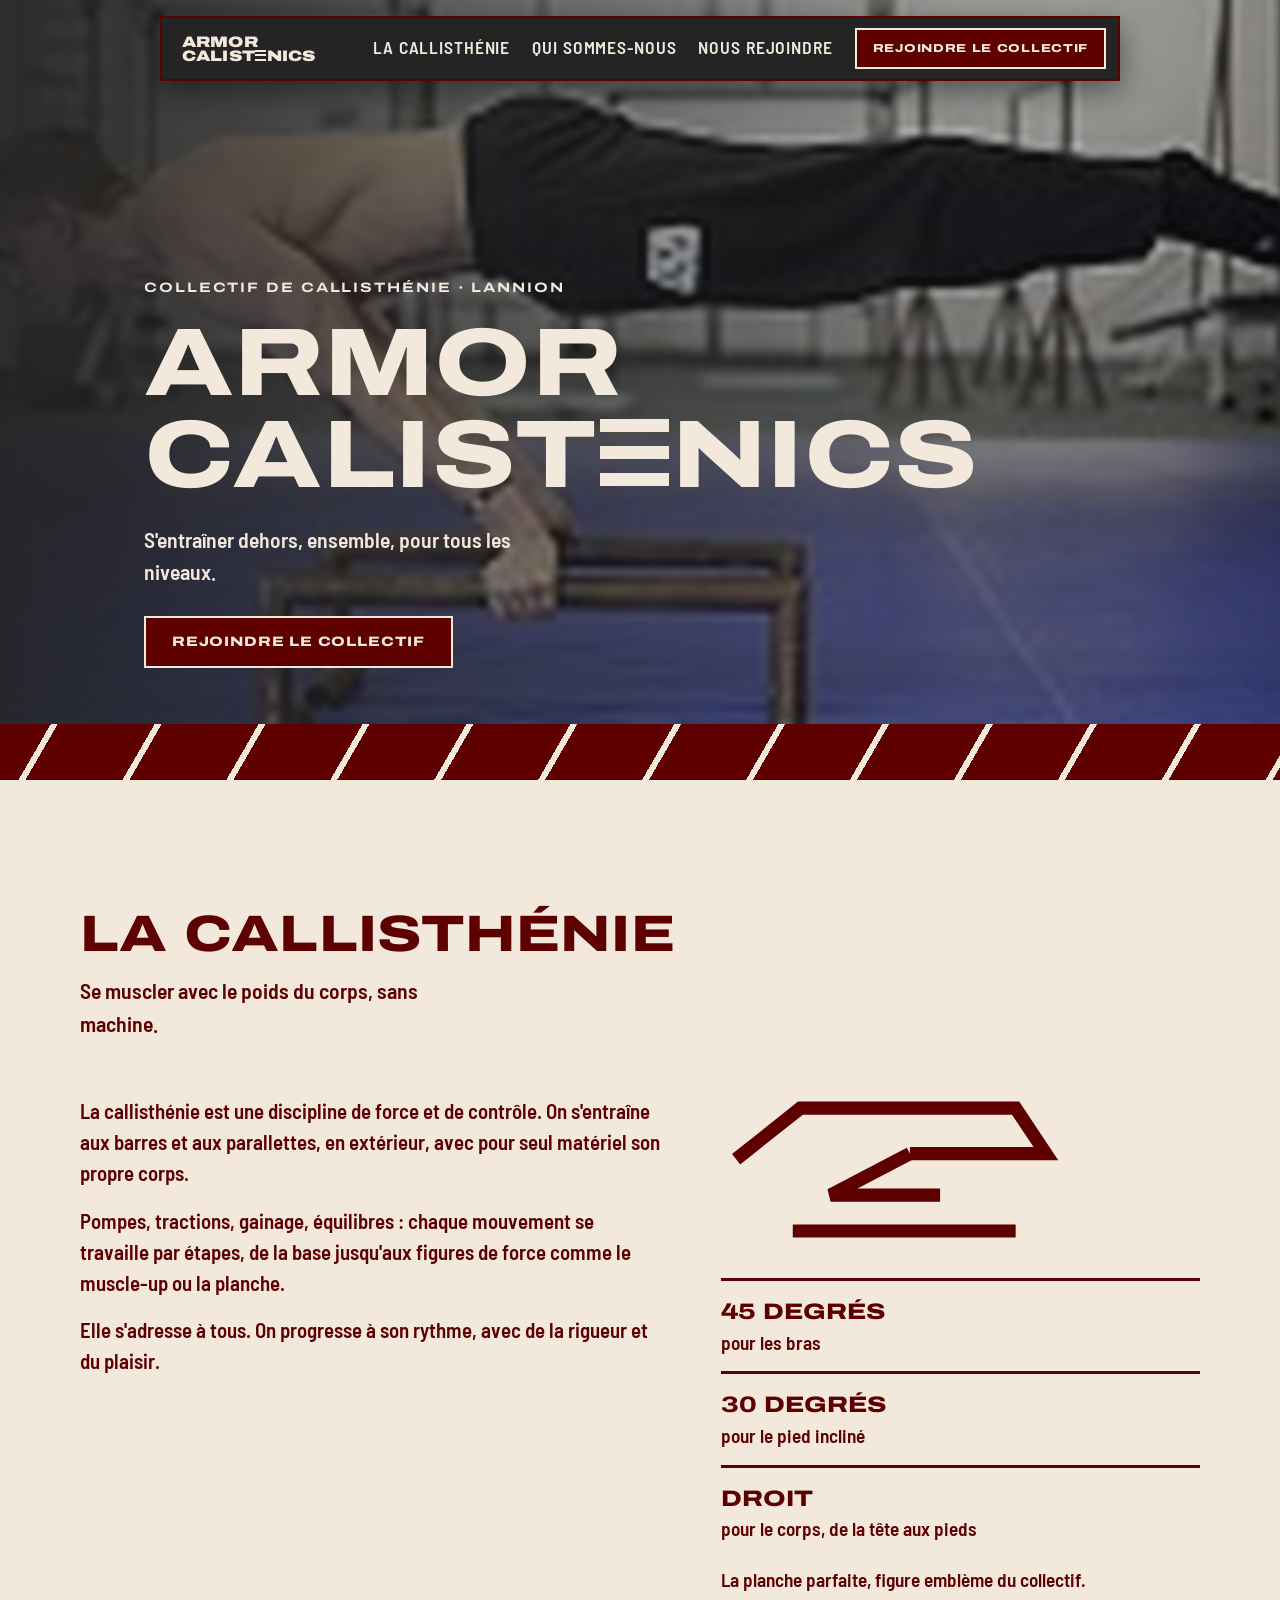
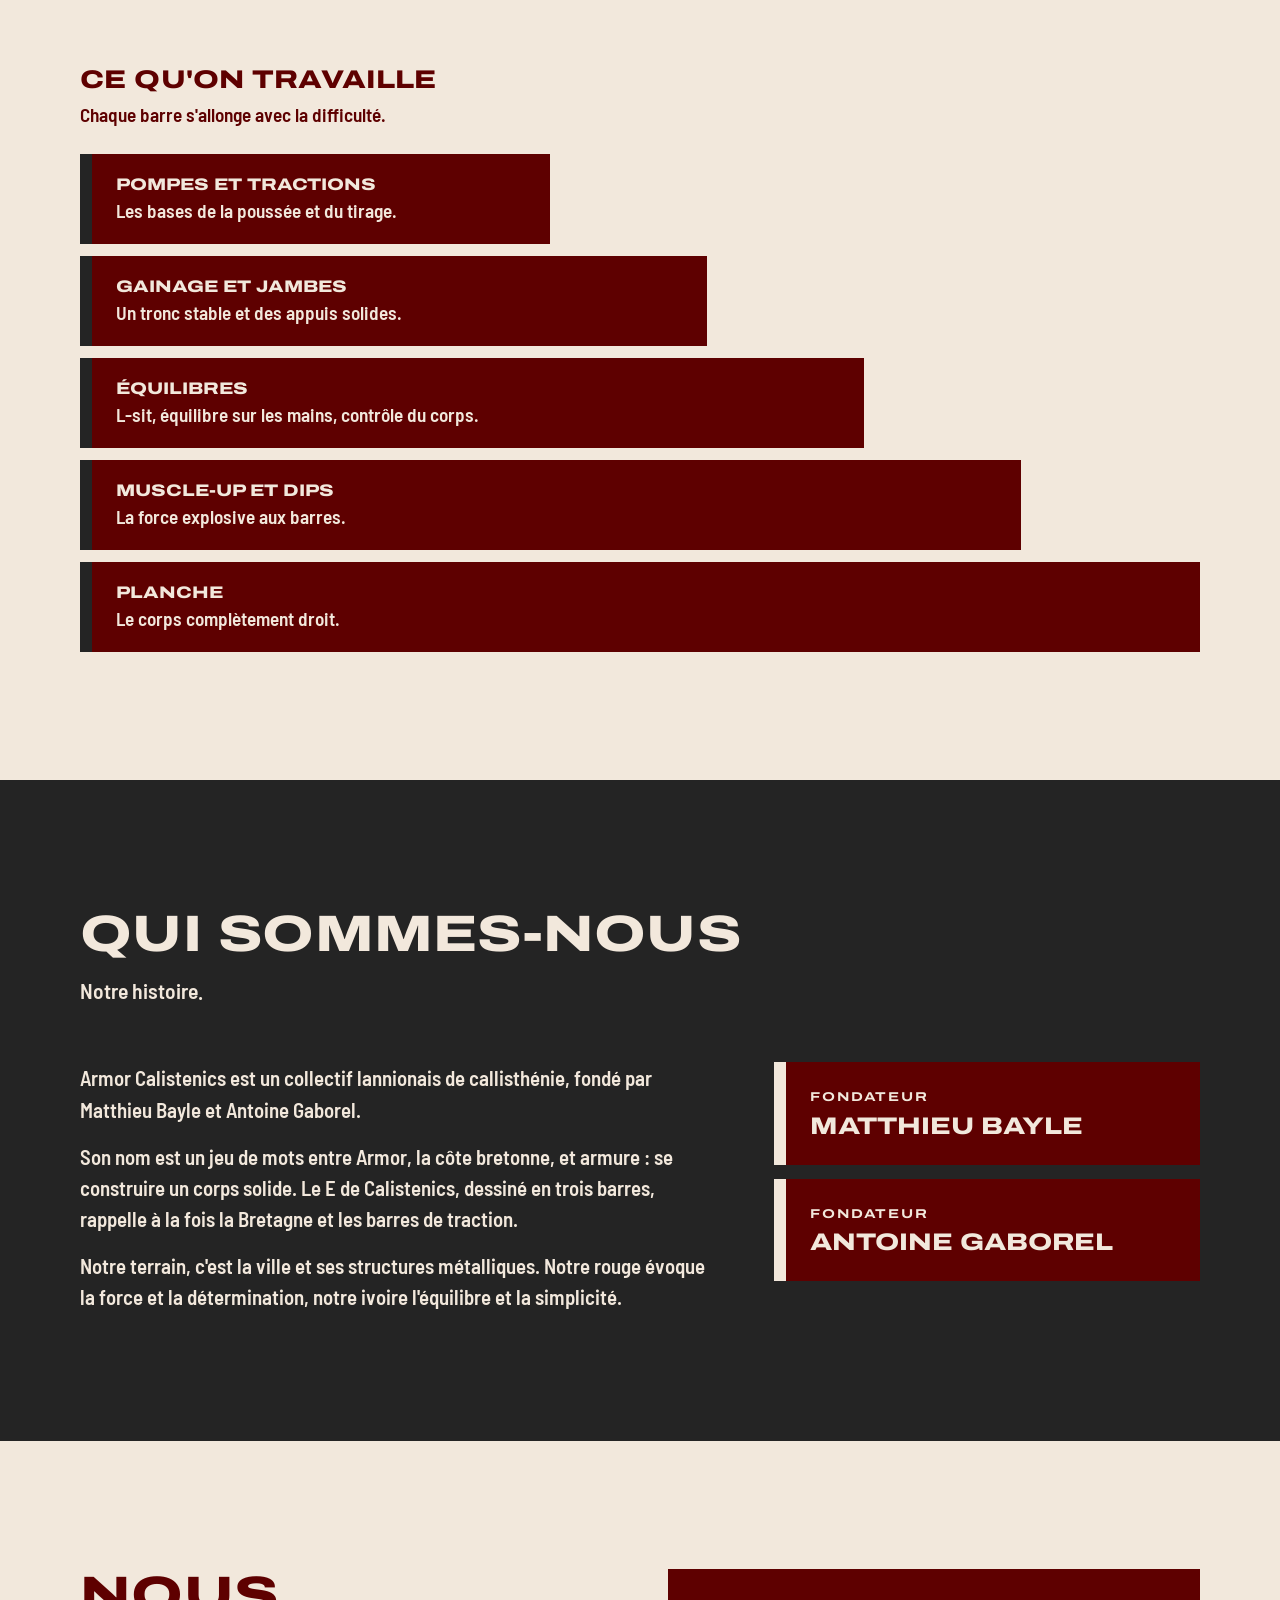
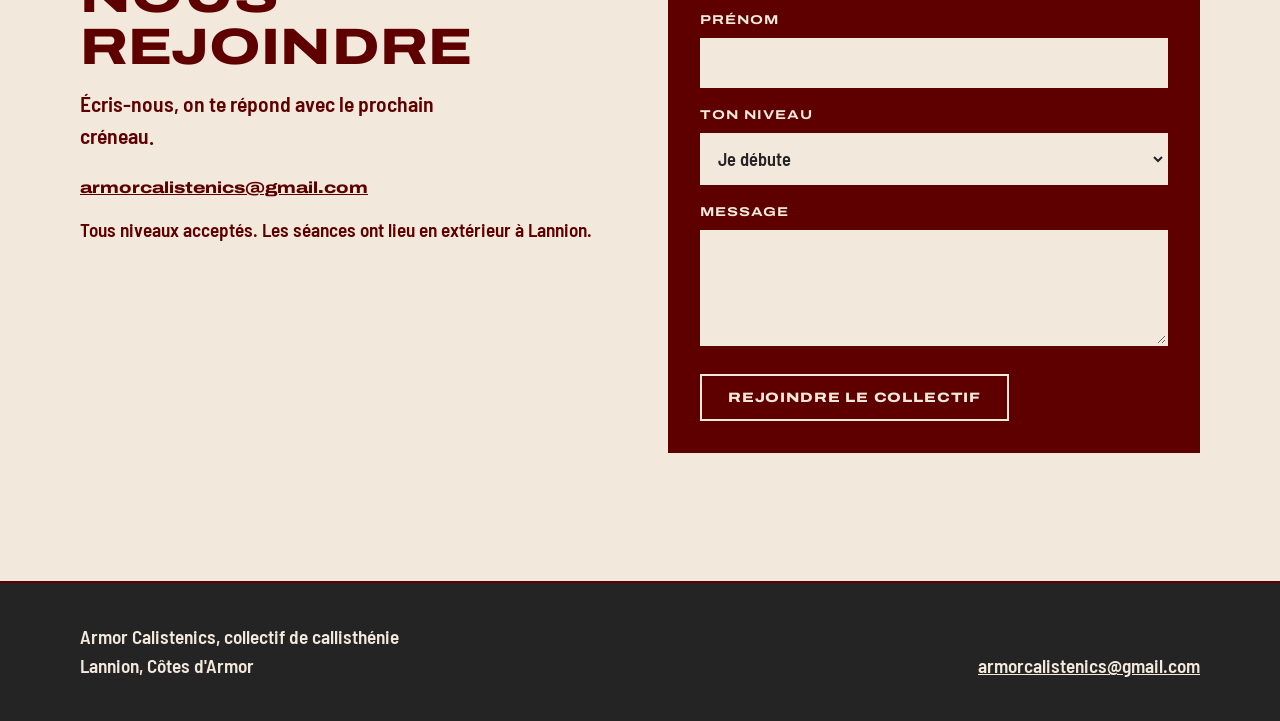
==== commit d036c25c: "Replace sidebar with floating centered navbar Co-Authored-By: Claude Sonnet 5.5 <noreply@anthropic.c" ====
--- a/armor-calistenics/index.html
+++ b/armor-calistenics/index.html
@@ -14,22 +14,20 @@
 <body>
   <a class="skip" href="#contenu">Aller au contenu</a>
 
-  <!-- Barre de navigation latérale -->
-  <aside class="sidebar">
+  <!-- Barre de navigation flottante, centrée -->
+  <header class="floatnav">
     <a class="logo" href="#accueil" aria-label="Armor Calistenics, accueil">
       <span>ARMOR</span>
       <span>CALIST<i class="e" aria-hidden="true"><b></b><b></b><b></b></i>NICS</span>
     </a>
     <button class="burger" aria-expanded="false" aria-controls="menu" aria-label="Ouvrir le menu"><span></span><span></span><span></span></button>
     <nav id="menu" class="menu" aria-label="Navigation principale">
-      <a href="#accueil">Accueil</a>
       <a href="#discipline">La callisthénie</a>
       <a href="#histoire">Qui sommes-nous</a>
       <a href="#rejoindre">Nous rejoindre</a>
       <a class="btn" href="#rejoindre">Rejoindre le collectif</a>
     </nav>
-    <p class="side-foot">Lannion<br>Côtes d'Armor</p>
-  </aside>
+  </header>
 
   <div class="page">
     <!-- HEADER : photo + nom -->
--- a/armor-calistenics/style.css
+++ b/armor-calistenics/style.css
@@ -12,7 +12,7 @@
   --pad:clamp(64px,10vw,128px);
 }
 *{box-sizing:border-box;margin:0}
-html{scroll-behavior:smooth;scroll-padding-top:0}
+html{scroll-behavior:smooth;scroll-padding-top:90px}
 body{background:var(--char);color:var(--ivory);font:600 1.2rem/1.5 var(--f-body)}
 a{color:inherit}
 :focus-visible{outline:3px solid var(--ivory);outline-offset:3px}
@@ -50,25 +50,23 @@
   background:linear-gradient(currentColor 0 0) 0 0/100% .14em no-repeat,linear-gradient(currentColor 0 0) 0 50%/100% .14em no-repeat,linear-gradient(currentColor 0 0) 0 100%/100% .14em no-repeat}
 .e b{display:none}
 
-/* Barre latérale */
-:root{--side:248px}
-.sidebar{position:fixed;inset:0 auto 0 0;width:var(--side);background:var(--char);border-right:2px solid var(--red);z-index:50;
-  display:flex;flex-direction:column;padding:32px 24px;gap:40px}
-.sidebar .logo{font-size:1.25rem}
-.menu{display:flex;flex-direction:column;gap:4px;flex:1}
-.menu a:not(.btn){text-decoration:none;font-size:1.2rem;text-transform:uppercase;letter-spacing:.05em;padding:12px 0 12px 14px;border-left:6px solid var(--red)}
-.menu a:not(.btn):hover{border-color:var(--ivory)}
-.menu .btn{margin-top:auto;text-align:center;padding-inline:8px;font-size:.72rem;letter-spacing:.03em}
-.side-foot{font-size:.95rem;text-transform:uppercase;letter-spacing:.1em;opacity:.8}
+/* Barre de navigation flottante, centrée sur l'axe horizontal */
+.floatnav{position:fixed;top:16px;left:50%;transform:translateX(-50%);z-index:50;width:min(960px,100% - 32px);
+  display:flex;align-items:center;justify-content:space-between;gap:24px;padding:10px 12px 10px 20px;
+  background:var(--char);border:2px solid var(--red);box-shadow:0 10px 30px rgba(0,0,0,.45)}
+.floatnav .logo{font-size:.95rem}
+.menu{display:flex;align-items:center;gap:22px}
+.menu a:not(.btn){text-decoration:none;font-size:1.1rem;text-transform:uppercase;letter-spacing:.05em;padding-block:6px;border-bottom:3px solid transparent}
+.menu a:not(.btn):hover{border-color:var(--red)}
+.menu .btn{padding:10px 16px;font-size:.72rem}
 .burger{display:none;background:none;border:0;width:44px;height:44px;cursor:pointer;flex-direction:column;justify-content:center;gap:6px;padding:10px}
 .burger span{display:block;height:3px;background:var(--ivory)}
-.page{margin-left:var(--side)}
 
 /* Header : photo + nom */
-.hero{position:relative;min-height:min(92vh,760px);display:flex;flex-direction:column;justify-content:flex-end;overflow:hidden;background:var(--char)}
+.hero{position:relative;min-height:min(92vh,780px);display:flex;flex-direction:column;justify-content:flex-end;overflow:hidden;background:var(--char)}
 .hero-photo{position:absolute;inset:0;background:linear-gradient(90deg,rgba(36,36,36,.92) 0%,rgba(36,36,36,.45) 60%,rgba(36,36,36,.25) 100%),url(images/header.jpg) center/cover no-repeat}
-.hero-in{position:relative;padding:var(--pad) clamp(24px,5vw,72px) 56px}
-.hero-name{display:flex;flex-direction:column;font-size:min(5.5rem,calc((100vw - 392px)/10.5));line-height:.95;margin-bottom:22px}
+.hero-in{position:relative;padding:140px clamp(24px,5vw,72px) 56px;width:min(1120px,100%);margin-inline:auto}
+.hero-name{display:flex;flex-direction:column;font-size:min(6rem,calc((100vw - 144px)/10.5));line-height:.95;margin-bottom:22px}
 .hero-name span{white-space:nowrap}
 .hero-name .e{width:.72em;height:.7em}
 .hero .btn{margin-top:28px}
@@ -115,17 +113,17 @@
 .site-footer{background:var(--char);padding-block:40px;border-top:2px solid var(--red)}
 .foot-in{display:flex;justify-content:space-between;align-items:flex-end;gap:24px;flex-wrap:wrap}
 
-/* Mobile : la barre latérale devient un tiroir à gauche */
+/* Mobile : la barre flottante garde le logo, le menu se déplie dessous */
 @media (max-width:900px){
-  .page{margin-left:0;padding-top:64px}
-  .sidebar{inset:0 0 auto 0;width:100%;flex-direction:row;align-items:center;justify-content:space-between;padding:10px 16px;gap:0;border-right:0;border-bottom:2px solid var(--red)}
-  .side-foot{display:none}
   .burger{display:flex}
-  .menu{position:fixed;top:64px;left:0;bottom:0;width:min(300px,85vw);background:var(--char);border-right:2px solid var(--red);padding:24px;transform:translateX(-100%);transition:transform .25s;visibility:hidden}
-  .menu.open{transform:none;visibility:visible}
+  .menu{position:absolute;top:calc(100% + 8px);left:0;right:0;flex-direction:column;align-items:stretch;gap:0;padding:12px 20px 20px;background:var(--char);border:2px solid var(--red);display:none}
+  .menu.open{display:flex}
+  .menu a:not(.btn){padding:14px 0}
+  .menu .btn{text-align:center;margin-top:10px;padding:14px;font-size:.85rem}
   .disc-grid,.story-grid,.join-grid{grid-template-columns:1fr}
   .ladder li{width:calc(55% + var(--w) * .45);min-width:min(100%,300px)}
-  .hero{min-height:70vh}
-  .hero-name{font-size:min(5.5rem,calc((100vw - 72px)/10.5))}
+  .hero{min-height:72vh}
+  .hero-name{font-size:min(6rem,calc((100vw - 48px)/10.5))}
+  .hero-in{padding-top:120px}
 }
 @media (prefers-reduced-motion:reduce){html{scroll-behavior:auto}*{transition:none!important}}
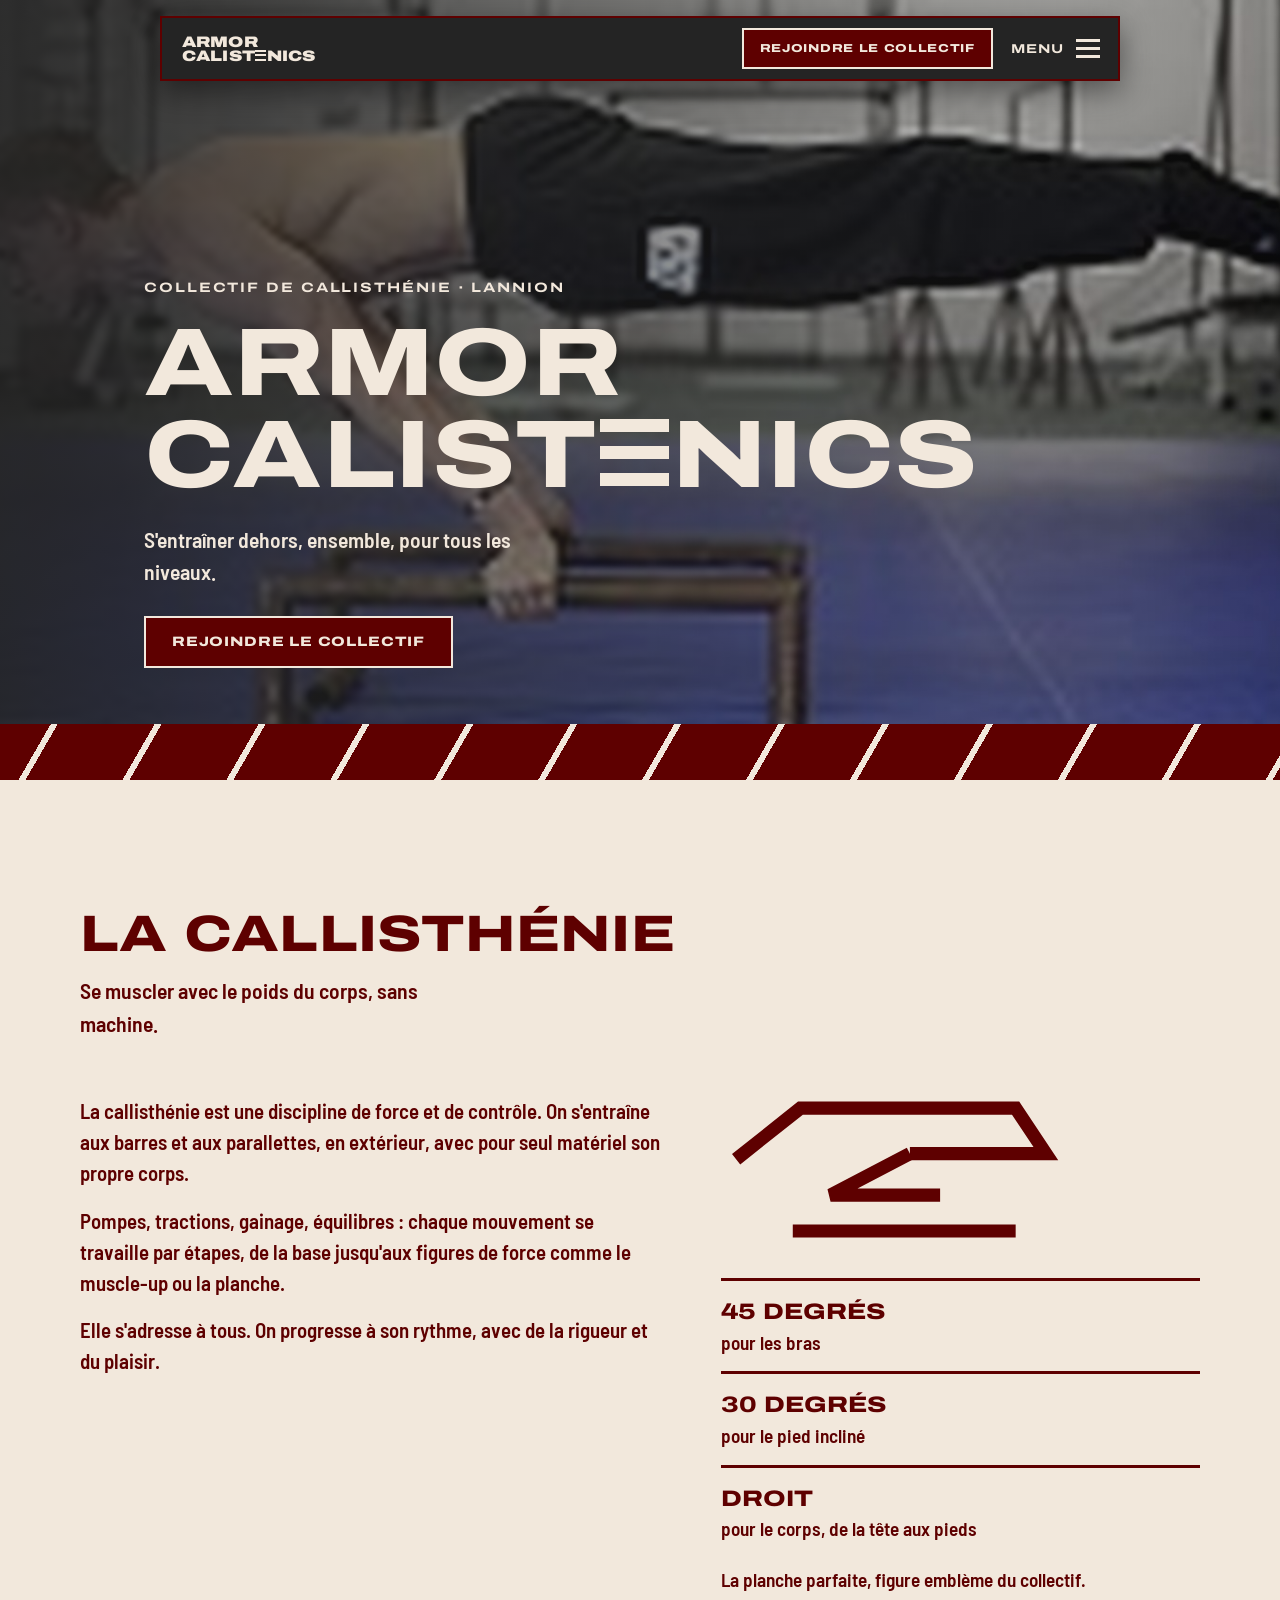
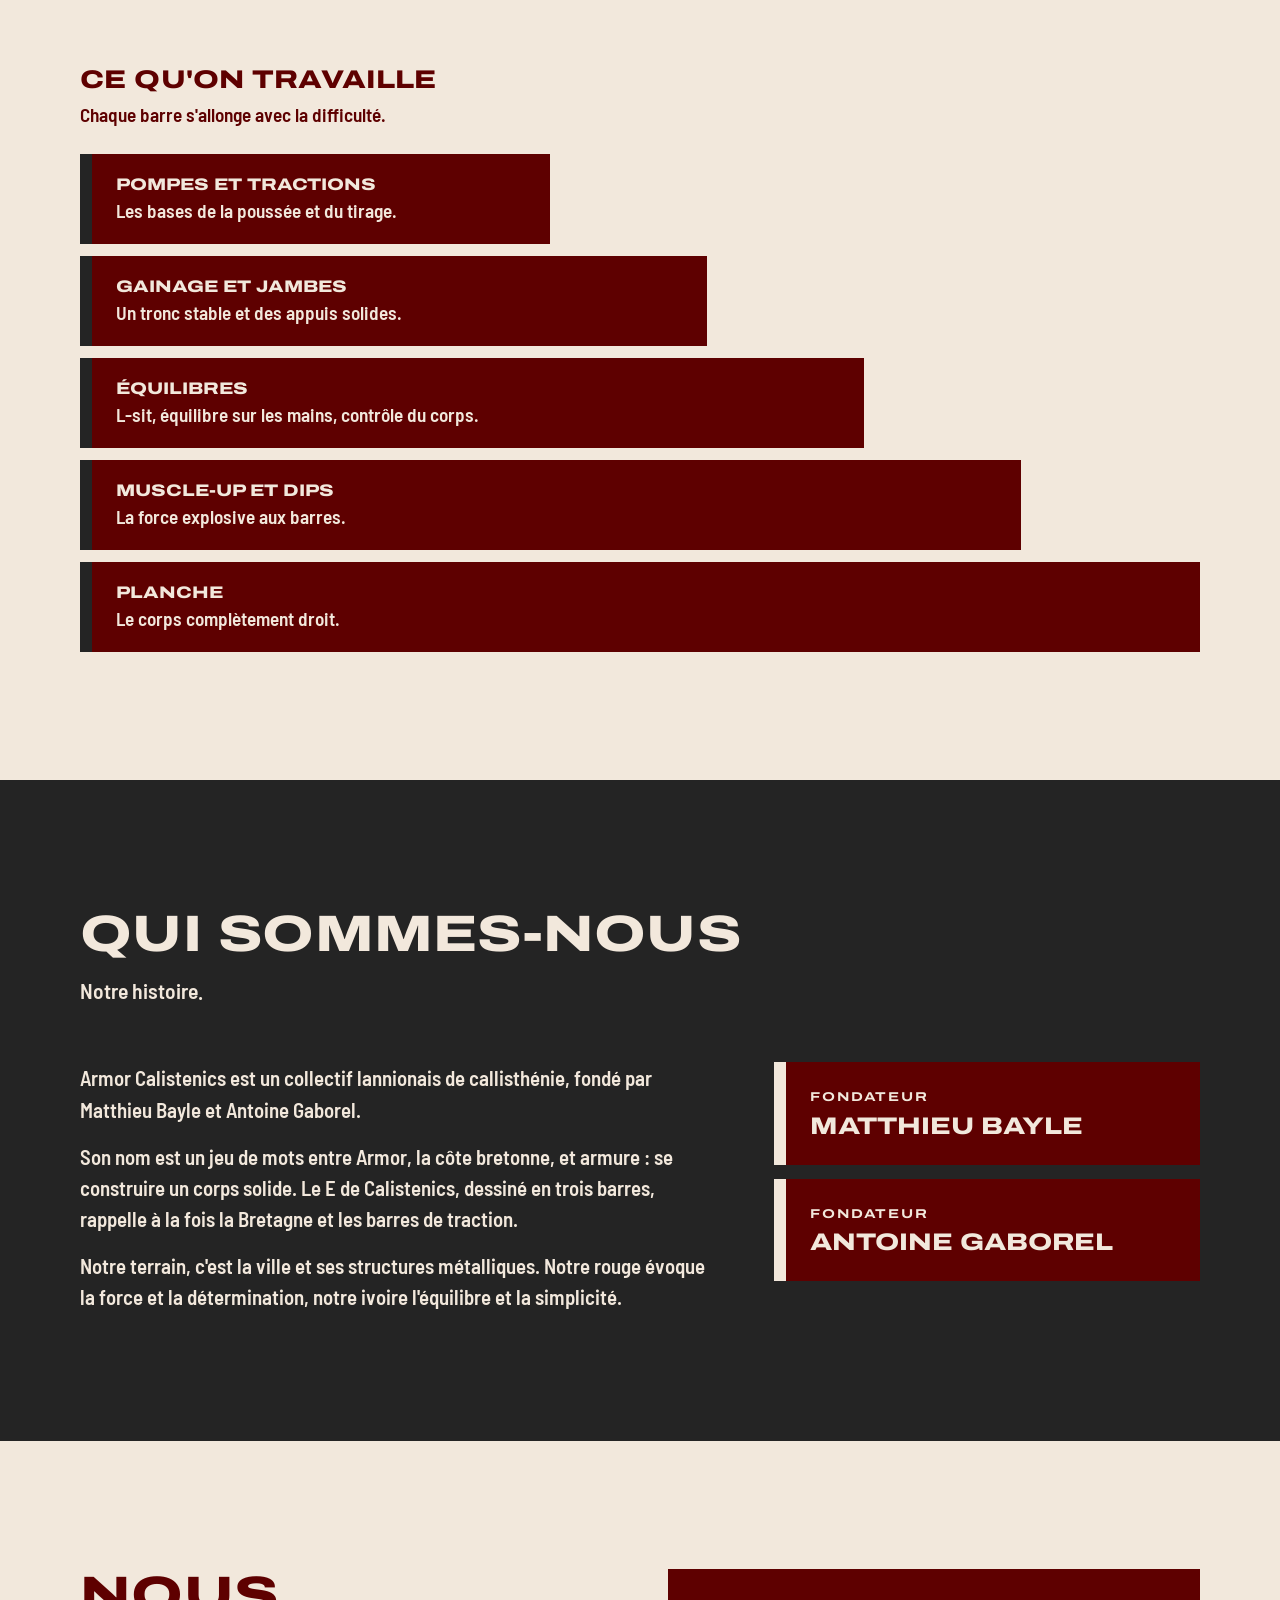
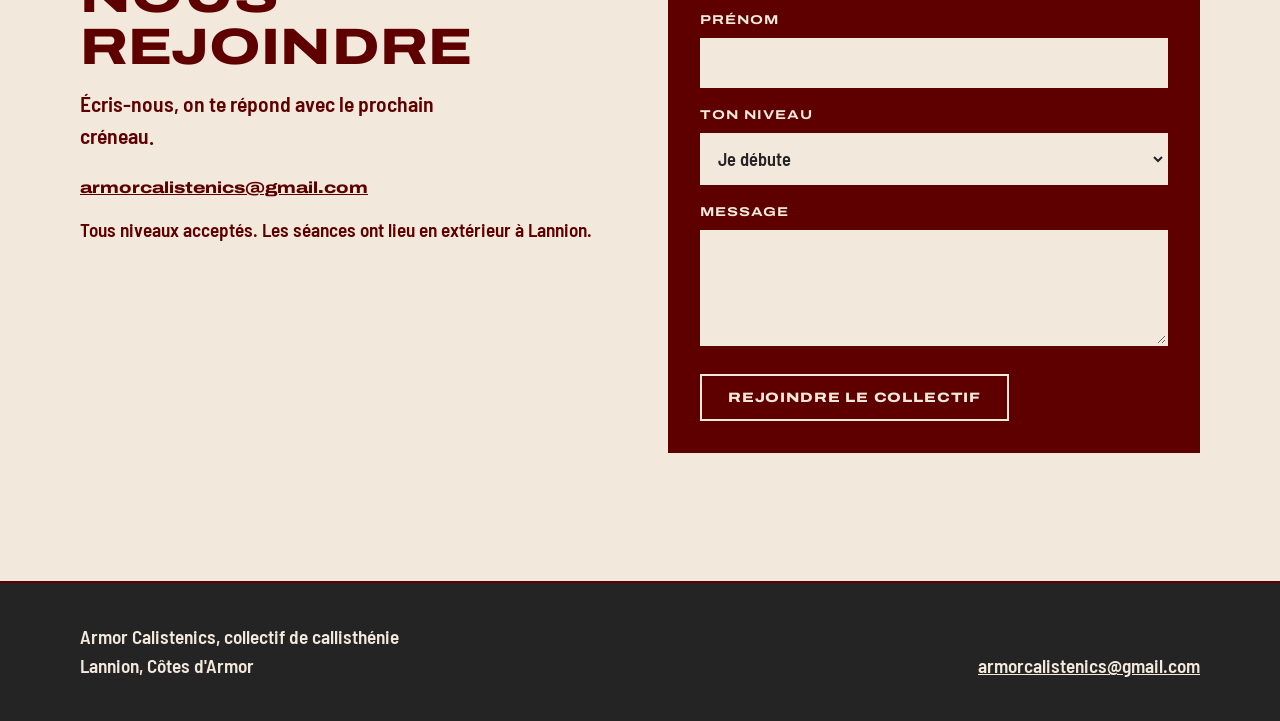
==== commit da92168b: "Fullscreen minimal menu opened from floating bar Co-Authored-By: Claude Sonnet 5.5 <noreply@anthropi" ====
--- a/armor-calistenics/index.html
+++ b/armor-calistenics/index.html
@@ -20,14 +20,18 @@
       <span>ARMOR</span>
       <span>CALIST<i class="e" aria-hidden="true"><b></b><b></b><b></b></i>NICS</span>
     </a>
-    <button class="burger" aria-expanded="false" aria-controls="menu" aria-label="Ouvrir le menu"><span></span><span></span><span></span></button>
-    <nav id="menu" class="menu" aria-label="Navigation principale">
-      <a href="#discipline">La callisthénie</a>
-      <a href="#histoire">Qui sommes-nous</a>
-      <a href="#rejoindre">Nous rejoindre</a>
+    <div class="nav-actions">
       <a class="btn" href="#rejoindre">Rejoindre le collectif</a>
-    </nav>
+      <button class="burger" aria-expanded="false" aria-controls="menu"><span class="burger-label">Menu</span><span class="burger-icon" aria-hidden="true"><i></i><i></i><i></i></span></button>
+    </div>
   </header>
+
+  <nav id="menu" class="menu" aria-label="Navigation principale" hidden>
+    <a href="#accueil">Accueil</a>
+    <a href="#discipline">La callisthénie</a>
+    <a href="#histoire">Qui sommes nous</a>
+    <a href="#rejoindre">Nous rejoindre</a>
+  </nav>
 
   <div class="page">
     <!-- HEADER : photo + nom -->
--- a/armor-calistenics/style.css
+++ b/armor-calistenics/style.css
@@ -55,12 +55,23 @@
   display:flex;align-items:center;justify-content:space-between;gap:24px;padding:10px 12px 10px 20px;
   background:var(--char);border:2px solid var(--red);box-shadow:0 10px 30px rgba(0,0,0,.45)}
 .floatnav .logo{font-size:.95rem}
-.menu{display:flex;align-items:center;gap:22px}
-.menu a:not(.btn){text-decoration:none;font-size:1.1rem;text-transform:uppercase;letter-spacing:.05em;padding-block:6px;border-bottom:3px solid transparent}
-.menu a:not(.btn):hover{border-color:var(--red)}
-.menu .btn{padding:10px 16px;font-size:.72rem}
-.burger{display:none;background:none;border:0;width:44px;height:44px;cursor:pointer;flex-direction:column;justify-content:center;gap:6px;padding:10px}
-.burger span{display:block;height:3px;background:var(--ivory)}
+.nav-actions{display:flex;align-items:center;gap:12px}
+.nav-actions .btn{padding:10px 16px;font-size:.72rem}
+.burger{display:flex;align-items:center;gap:12px;background:none;border:0;color:var(--ivory);cursor:pointer;padding:10px 6px;
+  font-family:var(--f-title);font-stretch:125%;font-weight:700;font-size:.8rem;text-transform:uppercase;letter-spacing:.08em}
+.burger-icon{display:grid;gap:5px;width:24px}
+.burger-icon i{display:block;height:3px;background:var(--ivory);transition:transform .2s,opacity .2s}
+.burger[aria-expanded="true"] .burger-icon i:nth-child(1){transform:translateY(8px) rotate(45deg)}
+.burger[aria-expanded="true"] .burger-icon i:nth-child(2){opacity:0}
+.burger[aria-expanded="true"] .burger-icon i:nth-child(3){transform:translateY(-8px) rotate(-45deg)}
+
+/* Menu plein écran : liens simples, empilés, centrés verticalement */
+.menu{position:fixed;inset:0;z-index:40;background:var(--char);display:flex;flex-direction:column;justify-content:center;gap:22px;
+  padding:96px clamp(32px,10vw,160px)}
+.menu[hidden]{display:none}
+.menu a{align-self:flex-start;text-decoration:none;font-size:clamp(1.6rem,3.2vw,2.4rem);font-weight:500;padding-block:2px;border-bottom:3px solid transparent}
+.menu a:hover,.menu a:focus-visible{border-color:var(--ivory)}
+body.menu-open{overflow:hidden}
 
 /* Header : photo + nom */
 .hero{position:relative;min-height:min(92vh,780px);display:flex;flex-direction:column;justify-content:flex-end;overflow:hidden;background:var(--char)}
@@ -113,13 +124,9 @@
 .site-footer{background:var(--char);padding-block:40px;border-top:2px solid var(--red)}
 .foot-in{display:flex;justify-content:space-between;align-items:flex-end;gap:24px;flex-wrap:wrap}
 
-/* Mobile : la barre flottante garde le logo, le menu se déplie dessous */
+/* Mobile */
 @media (max-width:900px){
-  .burger{display:flex}
-  .menu{position:absolute;top:calc(100% + 8px);left:0;right:0;flex-direction:column;align-items:stretch;gap:0;padding:12px 20px 20px;background:var(--char);border:2px solid var(--red);display:none}
-  .menu.open{display:flex}
-  .menu a:not(.btn){padding:14px 0}
-  .menu .btn{text-align:center;margin-top:10px;padding:14px;font-size:.85rem}
+  .nav-actions .btn{display:none}
   .disc-grid,.story-grid,.join-grid{grid-template-columns:1fr}
   .ladder li{width:calc(55% + var(--w) * .45);min-width:min(100%,300px)}
   .hero{min-height:72vh}
